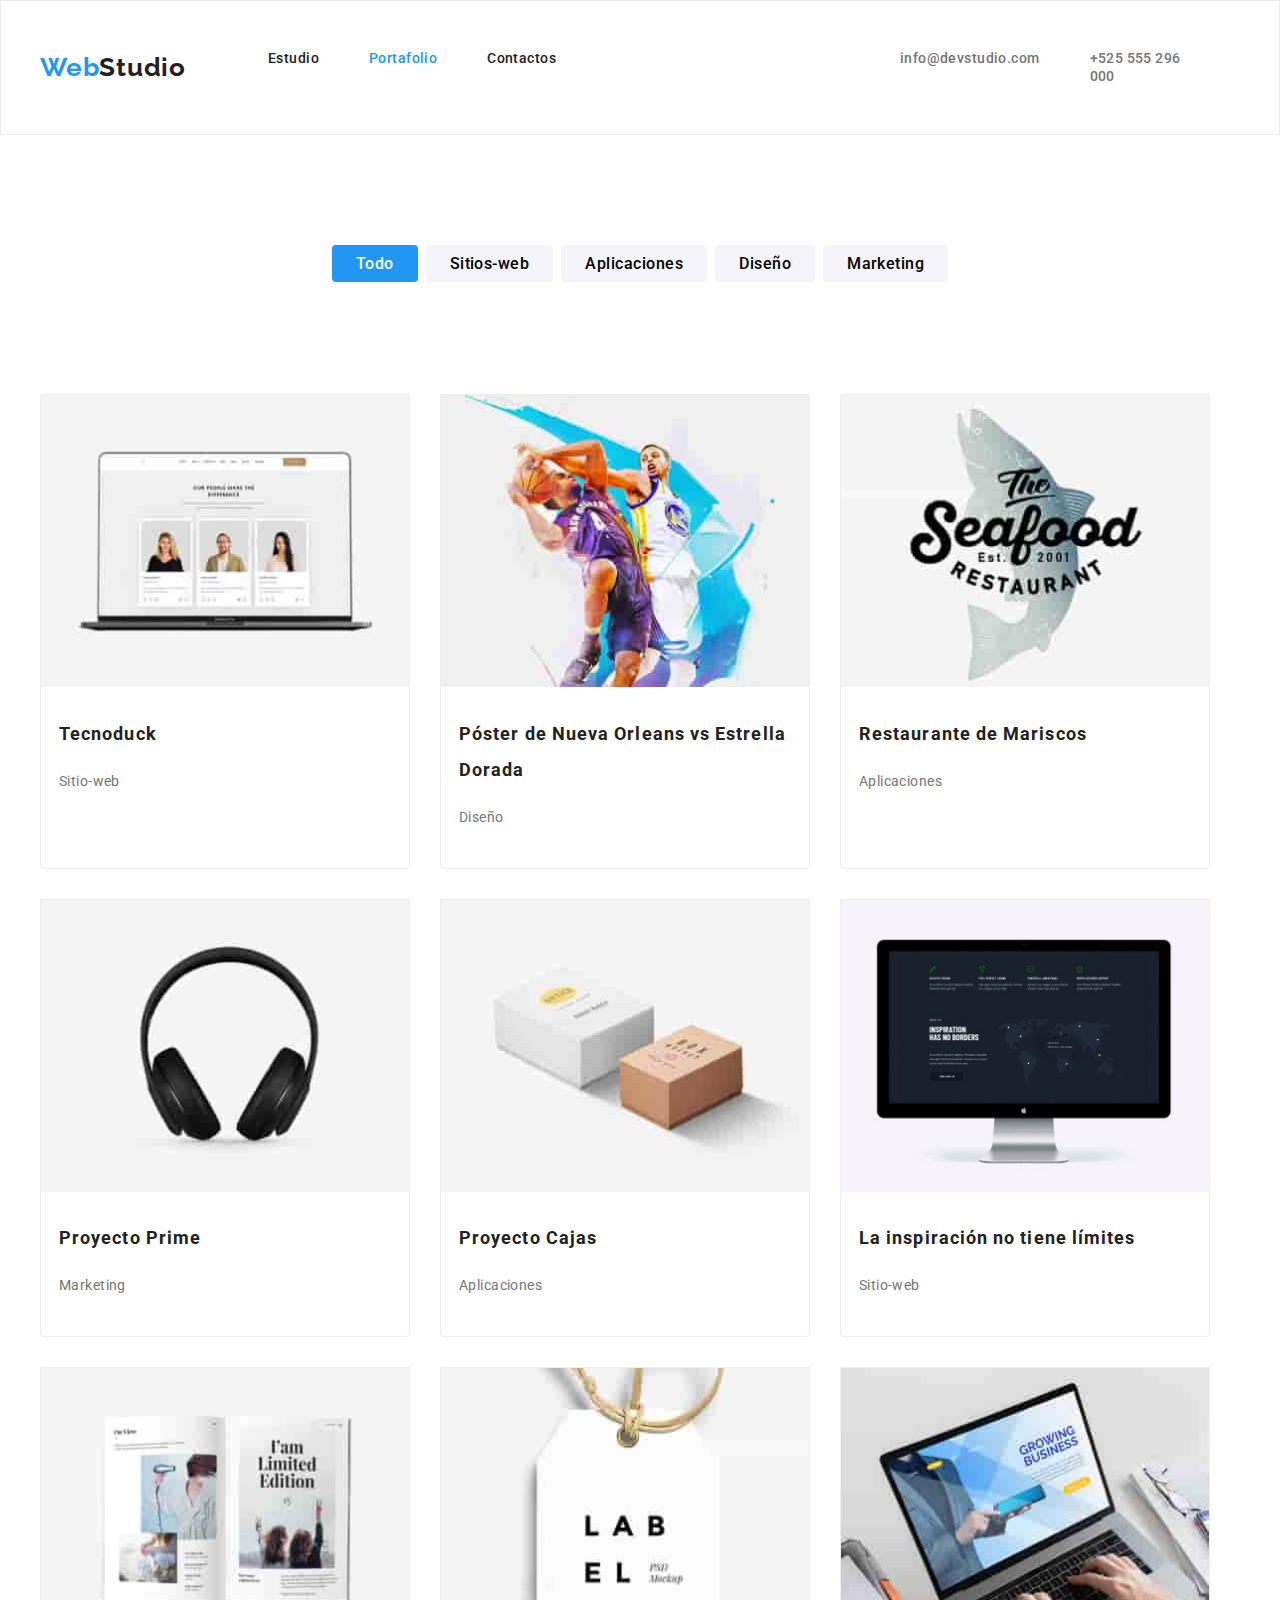
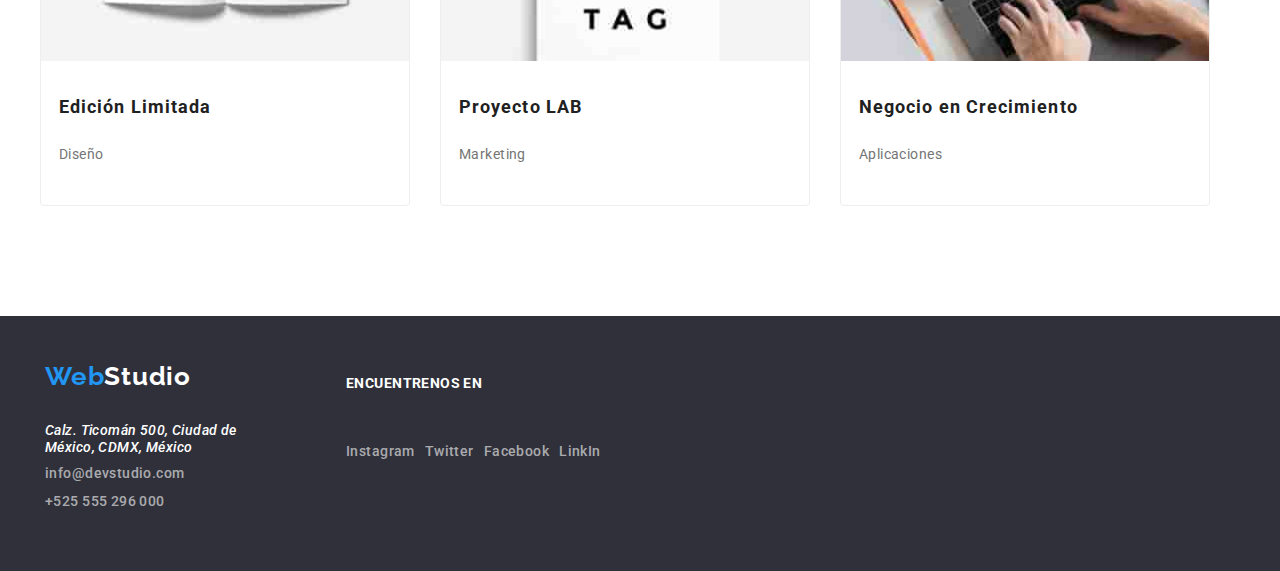
==== portfolio.html @ 55176267 "correcciones finales" ====
<!DOCTYPE html>
<html lang="en">
  <head>
    <meta charset="UTF-8" />
    <meta name="viewport" content="width=device-width, initial-scale=1.0" />
    <title>Document</title>
    <link
      rel="stylesheet"
      href="https://cdnjs.cloudflare.com/ajax/libs/modern-normalize/1.0.0/modern-normalize.min.css"
    />
    <link rel="stylesheet" href="./css/styles.css" />
  </head>
  <body>
    <header class="navBar">
      <div class="container">
        <nav class="navSection">
          <span class="navIcon"
            ><a href="./index.html" class="iconName"
              >Web<span class="navIconFull">Studio</span>
            </a></span
          >
          <div class="navBox">
            <ul class="list navList">
              <li><a href="./index.html" class="link navLink">Estudio</a></li>
              <li><a href="./portfolio.html" class="link navLink current">Portafolio</a></li>
              <li><a href="#" class="link navLink">Contactos</a></li>
            </ul>
            <ul class="list navList">
              <li>
                <a href="mailto:info@devstudio.com" class="navContact link">info@devstudio.com</a>
              </li>
              <li><a href="tel:+52555296000" class="navContact link">+525 555 296 000</a></li>
            </ul>
          </div>
        </nav>
      </div>
    </header>
    <main>
      <section id="shop" class="container section">
        <div class="filter">
          <ul class="list filterList">
            <li class="filterButton">
              <button type="button" class="filterClass filterCurrent">Todo</button>
            </li>
            <li class="filterButton">
              <button type="button" class="filterClass">Sitios-web</button>
            </li>
            <li class="filterButton">
              <button type="button" class="filterClass">Aplicaciones</button>
            </li>
            <li class="filterButton"><button type="button" class="filterClass">Diseño</button></li>
            <li class="filterButton">
              <button type="button" class="filterClass">Marketing</button>
            </li>
          </ul>
          <h1 class="invisible">PORTAFOLIO</h1>
        </div>
        <div class="portafolio">
          <ul class="list portafolioCard">
            <li class="product">
              <img src="./images/port1.jpg" alt="Tecnoduck" class="img" />
              <div class="cardContent">
                <h3 class="productName">Tecnoduck</h3>
                <p class="content">Sitio-web</p>
              </div>
            </li>
            <li class="product">
              <img src="../images/port2.jpg" alt="Poster" class="img" />
              <div class="cardContent">
                <h3 class="productName">Póster de Nueva Orleans vs Estrella Dorada</h3>
                <p class="content">Diseño</p>
              </div>
            </li>
            <li class="product">
              <img src="./images/port3.jpg" alt="Restaurante" class="img" />
              <div class="cardContent">
                <h3 class="productName">Restaurante de Mariscos</h3>
                <p class="content">Aplicaciones</p>
              </div>
            </li>
            <li class="product">
              <img src="./images/port4.jpg"Prime" class="img" />
              <div class="cardContent">
                <h3 class="productName">Proyecto Prime</h3>
                <p class="content">Marketing</p>
              </div>
            </li>
            <li class="product">
              <img src="./images/port5.jpg" alt="Cajas" class="img" />
              <div class="cardContent">
                <h3 class="productName">Proyecto Cajas</h3>
                <p class="content">Aplicaciones</p>
              </div>
            </li>
            <li class="product">
              <img src="./images/port6.jpg" alt="Inspiracion" class="img" />
              <div class="cardContent">
                <h3 class="productName">La inspiración no tiene límites</h3>
                <p class="content">Sitio-web</p>
              </div>
            </li>
            <li class="product">
              <img src="./images/port7.jpg" alt="Edicion" class="img" />
              <div class="cardContent">
                <h3 class="productName">Edición Limitada</h3>
                <p class="content">Diseño</p>
              </div>
            </li>
            <li class="product">
              <img src="./images/port8.jpg" alt="Lab" class="img" />
              <div class="cardContent">
                <h3 class="productName">Proyecto LAB</h3>
                <p class="content">Marketing</p>
              </div>
            </li>
            <li class="product">
              <img src="./images/port9.jpeg" alt="Negocio" class="img" />
              <div class="cardContent">
                <h3 class="productName">Negocio en Crecimiento</h3>
                <p class="content">Aplicaciones</p>
              </div>
            </li>
          </ul>
        </div>
      </section>
    </main>
    <footer class="footer">
      <div class="container footerBox">
        <div class="footerDetail">
          <a href="./index.html" class="iconName">Web<span class="footerIconFull">Studio</span> </a>
          <ul class="list detailList">
            <li>
              <address>
                <a
                  href="https://www.google.com/maps/place/Calz.+Ticom%C3%A1n+500,+La+Laguna+Ticoman,+Gustavo+A.+Madero,+07340+Ciudad+de+M%C3%A9xico,+CDMX,+M%C3%A9xico/@19.5102072,-99.1350661,17z/data=!3m1!4b1!4m5!3m4!1s0x85d1f9c66374d1dd:0x72c74207e8767392!8m2!3d19.5102022!4d-99.1324912?hl=es&entry=ttu"
                  class="ubication link"
                  >Calz. Ticomán 500, Ciudad de México, CDMX, México</a
                >
              </address>
            </li>
            <li>
              <a href="mailto:info@devstudio.com" class="footerContact link">info@devstudio.com</a>
            </li>
            <li><a href="tel:+525555296000" class="footerContact link">+525 555 296 000</a></li>
          </ul>
        </div>
        <div class="footerSocial">
          <h3 class="findUs">ENCUENTRENOS EN</h3>
          <ul class="list socialList">
            <li><a href="#" class="footerContact link">Instagram</a></li>
            <li><a href="#" class="footerContact link">Twitter</a></li>
            <li><a href="#" class="footerContact link">Facebook</a></li>
            <li><a href="#" class="footerContact link">LinkIn</a></li>
          </ul>
        </div>
      </div>
    </footer>
  </body>
</html>
---- css/styles.css ----
@import url('https://fonts.googleapis.com/css2?family=Raleway:ital,wght@0,100;0,200;0,300;0,400;0,500;0,600;0,700;0,800;0,900;1,100;1,200;1,300;1,400;1,500;1,600;1,700;1,800;1,900&display=swap');
@import url('https://fonts.googleapis.com/css2?family=Roboto:ital,wght@0,100;0,300;0,400;0,500;0,700;0,900;1,100;1,300;1,400;1,500;1,700;1,900&display=swap');

:root {
  --main-color: rgb(33, 33, 33);
  --selected-color: rgb(33, 150, 243);
  --background-color: rgb(47, 48, 58, 1);
  --backgroundbutton-color: rgb(245, 244, 250, 1);
  --main-font: 'Roboto', sans-serif;
  --secondary-font: 'Raleway', sans-serif;
}

body {
  color: var(--main-color);
  font-family: var(--main-font);
}
/* HEADER */
.navBar {
  border: 1px solid rgba(236, 236, 236, 1);
}
.navIconFull {
  font-size: 26px;
  font-weight: 700;
  line-height: 1.19;
  letter-spacing: 0.03em;
  text-align: right;
  text-decoration: none;
  color: var(--main-color);
  font-family: var(--secondary-font);
}
.navLink {
  color: var(--main-color);
}
.navList {
  gap: 50px;
  padding: 0;
  display: flex;
}
.navLink:active .navLink:focus,
.navLink:hover {
  color: var(--selected-color);
}
.navContact {
  color: rgb(117, 117, 117);
}
.navSection {
  gap: 50px;
  display: flex;
  align-items: center;
}
.navBox {
  gap: 344px;
  padding: 32px;
  display: flex;
  justify-content: space-between;
}
.navIcon {
  gap: 30px;
  display: flex;
  align-items: center;
  justify-content: space-between;
}
/* HEADER */

/* INDEX */

/* MAIN */
.main {
  height: 600px;
  display: flex;
  justify-content: center;
  background-color: var(--background-color);
  filter: drop-shadow(0px 4px 4px rgba(0, 0, 0, 0.25));
}
.mainTheme {
  gap: 30px;
  display: flex;
  flex-direction: column;
  flex-basis: calc((100% - 2 * 10px) / 1.5);
}
.mainTitle {
  font-size: 44px;
  font-weight: 900;
  line-height: 1.3;
  letter-spacing: 0.06em;
  text-align: center;
  color: rgb(255, 255, 255, 1);
}
.mainButton {
  font-size: 16px;
  font-weight: 700;
  line-height: 1.3;
  border-radius: 4px;
  padding: 10px 32px;
  letter-spacing: 0.06em;
  border: none;
  cursor: pointer;
  margin: auto;
  color: rgb(255, 255, 255);
  background-color: rgb(33, 150, 243);
}
/* MAIN */
/* Values */
.mainValues {
  margin: auto;
  display: flex;
  flex-wrap: wrap;
  justify-content: space-evenly;
}
.mainValues li {
  flex-basis: calc((100% - 30px * 3) / 4);
}

/* Values */

/* ABOUT */
.about {
  gap: 30px;
  margin: auto;
  display: flex;
  justify-content: space-evenly;
}
/* ABOUT */

/* TEAM */
.team {
  background-color: rgb(245, 244, 250);
}
.teamMember {
  background-color: rgb(255, 255, 255, 1);
}
.teamName {
  font-size: 16px;
  font-weight: 700;
  line-height: 1.19;
  letter-spacing: 0.03em;
  text-align: center;
}
.teamJob {
  font-size: 16px;
  line-height: 1.19;
  letter-spacing: 0.03em;
  text-align: center;
  color: rgb(117, 117, 117);
}
.memberCard {
  border-radius: 0px 0px 4px 4px;
  flex-basis: calc((100% - 3 * 10px) / 4);
  box-shadow: 0px 2px 1px 0px rgba(0, 0, 0, 0.2), 0px 1px 1px 0px rgba(0, 0, 0, 0.14),
    0px 1px 3px 0px rgba(0, 0, 0, 0.12);
}

/* TEAM */

/* ------INDEX----- */

/* -----PORTAFOLIO----- */
.filter {
  display: flex;
  flex-direction: column;
  margin: auto;
  justify-content: center;
}
.filterList {
  gap: 8px;
  padding: 0;
  display: flex;
  flex-wrap: wrap;
  justify-content: center;
}
.filterClass {
  padding: 6px 24px;
  font-size: 16px;
  font-weight: 500;
  line-height: 1.6; /*se calcula dividiendo el line-height / font-size*/
  border-radius: 4px;
  letter-spacing: 0.03em; /*se coloca el valor en decimales*/
  cursor: pointer;
  border-style: hidden;
  background-color: var(--backgroundbutton-color);
}
.filterCurrent {
  color: rgb(255, 255, 255);
  background-color: var(--selected-color);
}
.filterClass:hover,
.filterClass:focus,
.filterClass:active {
  color: rgb(255, 255, 255);
  background-color: var(--selected-color);
  box-shadow: 0px 2px 2px 0px rgba(0, 0, 0, 0.12), 0px 1px 2px 0px rgba(0, 0, 0, 0.08),
    0px 3px 1px 0px rgba(0, 0, 0, 0.1);
}
.product {
  cursor: pointer;
  border-radius: 0px 0px 4px 4px;
  border: 1px solid rgb(238, 238, 238);
  flex-basis: calc((100% - 3 * 30px) / 3);
}
.productName {
  margin: 0;
  line-height: 2;
  font-size: 18px;
  font-weight: 700;
  letter-spacing: 0.06em;
}
.product:hover,
.product:focus {
  box-shadow: 0px 2px 1px 0px rgba(0, 0, 0, 0.2), 0px 1px 1px 0px rgba(0, 0, 0, 0.14),
    0px 1px 3px 0px rgba(0, 0, 0, 0.12);
}
.portafolioCard {
  gap: 30px;
  padding: 0;
  display: flex;
  flex-wrap: wrap;
  flex-direction: row;
}

.cardContent {
  gap: 4px;
  padding: 24px 18px;
  margin: auto;
  display: flex;
  flex-direction: column;
}

/* -----PORTAFOLIO----- */

/* -----BODY------ */

/* FOOTER */
.footerBox {
  gap: 70px;
  display: flex;
}
.footerDetail {
  gap: 14px;
  display: flex;
  flex-direction: column;
}
.footerSocial {
  gap: 20px;
  display: flex;
  flex-direction: column;
}
.detailList {
  gap: 9px;
  padding: 0;
  max-width: 231px;
  display: flex;
  flex-direction: column;
}
.socialList {
  gap: 10px;
  padding: 0;
  max-width: 206px;
  display: flex;
}
.ubication {
  display: flex;
  color: rgb(255, 255, 255);
}
.findUs {
  font-size: 14px;
  font-weight: 700;
  line-height: 1.21;
  letter-spacing: 0.03em;
  color: rgb(255, 255, 255);
}
.socialMedia {
  color: rgb(255, 255, 255);
}
.footer {
  padding: 45px;
  background-color: var(--background-color);
}
.footerIconFull {
  font-size: 26px;
  font-weight: 700;
  line-height: 1.19;
  letter-spacing: 0.03em;
  text-align: right;
  text-decoration: none;
  color: rgb(255, 255, 255);
  font-family: var(--secondary-font);
}
.footerContact {
  color: rgba(255, 255, 255, 0.6);
}
/* FOOTER */

/*GENERAL CONTENT*/
.container {
  padding: 0;
  width: 1200px;
  margin: auto;
}
.section {
  padding: 94px 0;
}
.current {
  color: var(--selected-color);
}
.list {
  list-style: none;
}
.subtitle {
  font-size: 36px;
  font-weight: 700;
  line-height: 1.17;
  letter-spacing: 0.03em;
  text-align: center;
}
.detail {
  font-size: 14px;
  font-weight: 700;
  line-height: 1.21;
  letter-spacing: 0.03em;
}
.content {
  font-size: 14px;
  font-weight: 400;
  line-height: 1.7;
  letter-spacing: 0.03em;
  color: rgb(117, 117, 117);
}
.iconName {
  font-size: 26px;
  font-weight: 700;
  line-height: 1.19;
  letter-spacing: 0.03em;
  align-items: flex-end;
  text-decoration: none;
  color: var(--selected-color);
  font-family: var(--secondary-font);
}
.link {
  text-decoration: none;

  font-size: 14px;
  font-weight: 500;
  line-height: 1.2;
  letter-spacing: 0.03em;
}
.link:hover,
.link:focus {
  color: var(--selected-color);
}
.cardSet {
  gap: 10px;
  padding: 0;
  display: flex;
  flex-wrap: wrap;
}
.invisible {
  color: transparent;
}
.img {
  width: 100%;
  height: auto;
}
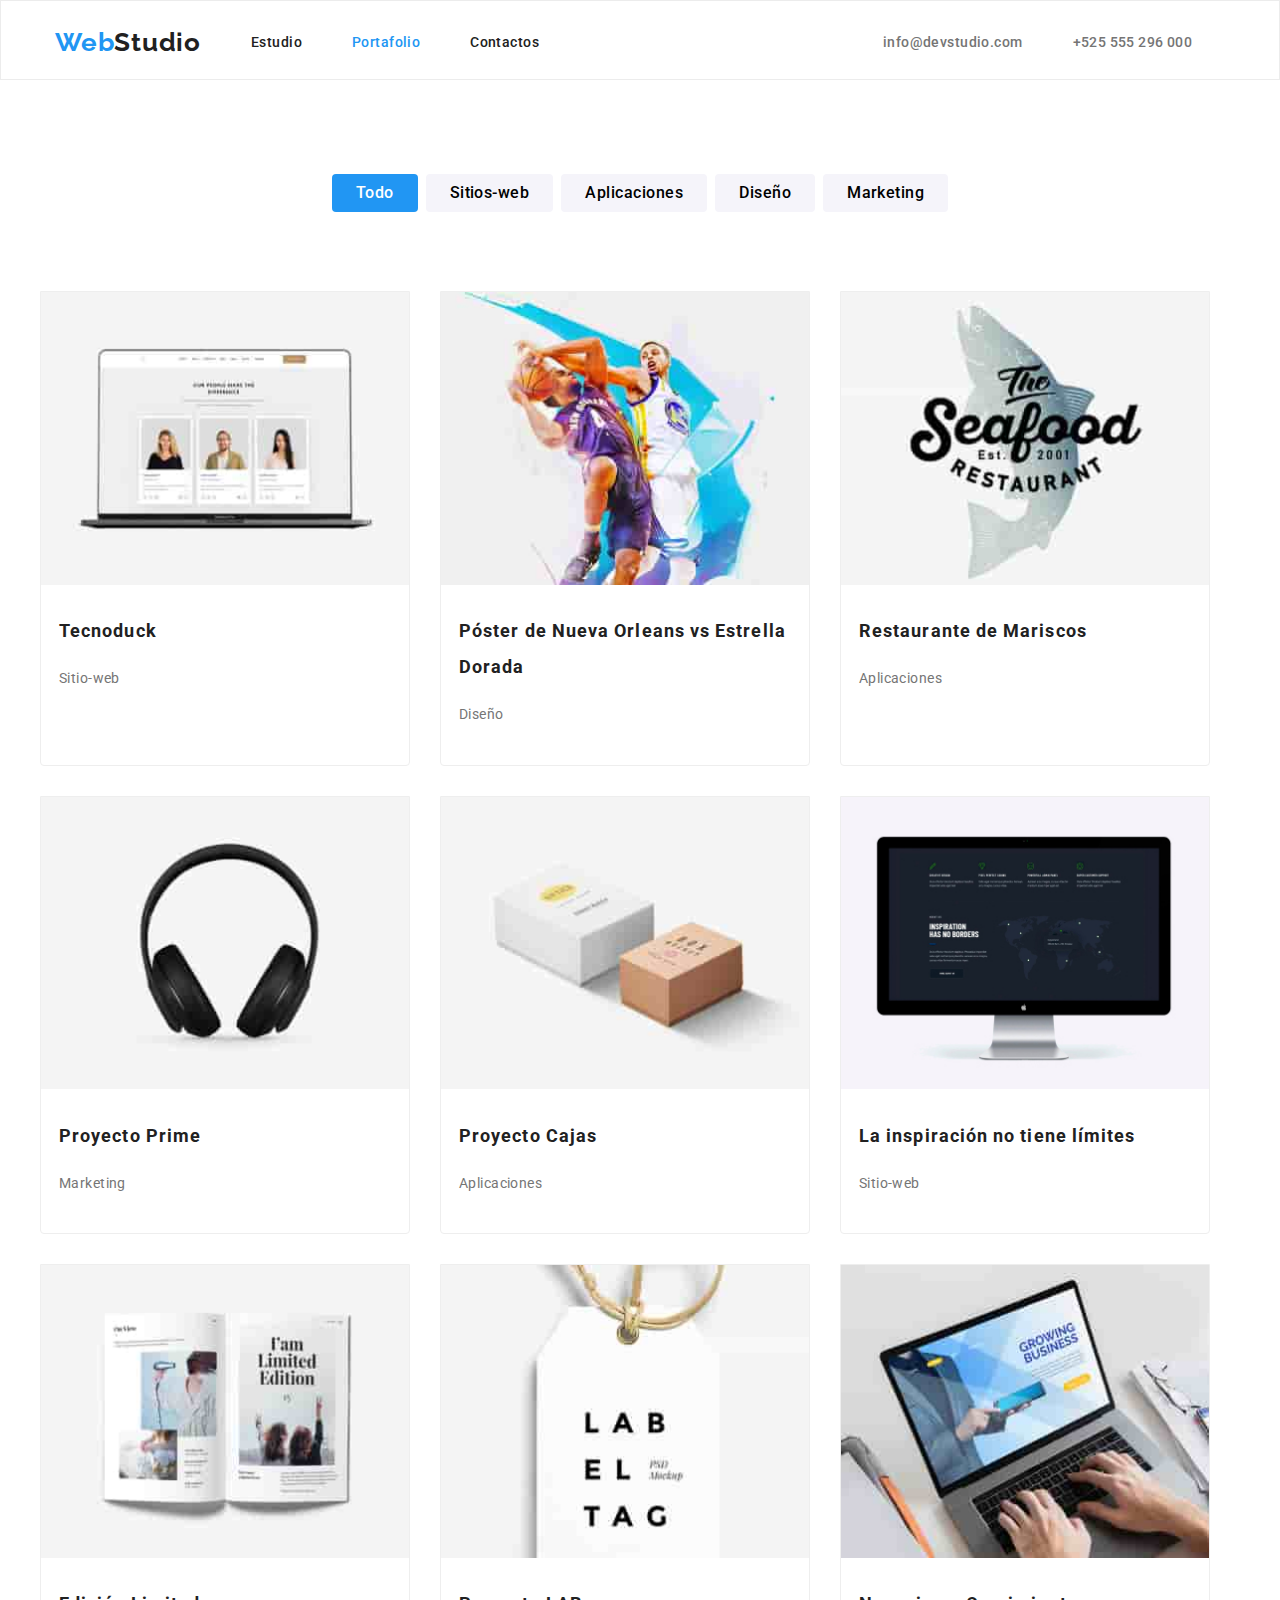
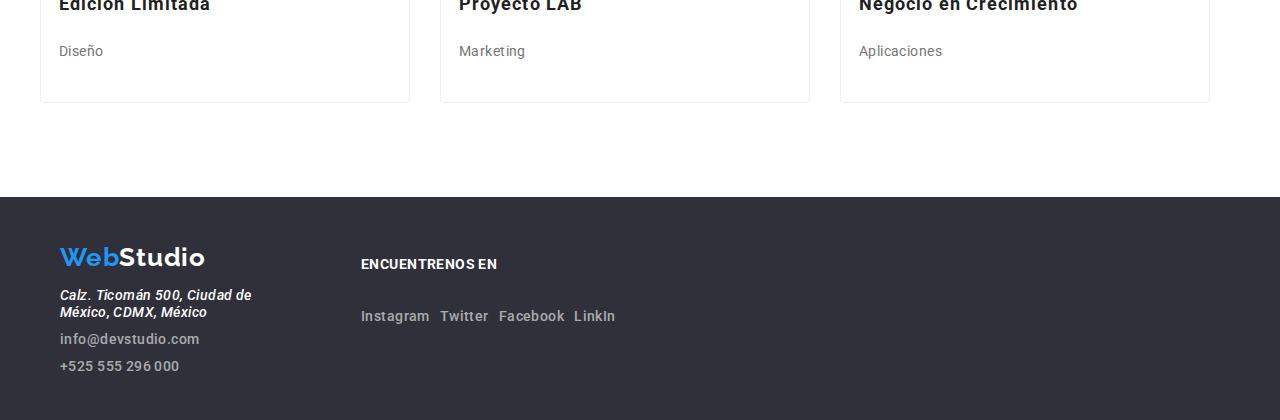
==== commit 8ab38eda: "correcciones mentor heigth, width, container" ====
--- a/portfolio.html
+++ b/portfolio.html
@@ -58,63 +58,63 @@
         <div class="portafolio">
           <ul class="list portafolioCard">
             <li class="product">
-              <img src="./images/port1.jpg" alt="Tecnoduck" class="img" />
+              <img src="./images/port1.jpg" alt="Tecnoduck" class="img" width="370px" />
               <div class="cardContent">
                 <h3 class="productName">Tecnoduck</h3>
                 <p class="content">Sitio-web</p>
               </div>
             </li>
             <li class="product">
-              <img src="../images/port2.jpg" alt="Poster" class="img" />
+              <img src="./images/port2.jpg" alt="Poster" class="img" width="370px" />
               <div class="cardContent">
                 <h3 class="productName">Póster de Nueva Orleans vs Estrella Dorada</h3>
                 <p class="content">Diseño</p>
               </div>
             </li>
             <li class="product">
-              <img src="./images/port3.jpg" alt="Restaurante" class="img" />
+              <img src="./images/port3.jpg" alt="Restaurante" class="img" width="370px" />
               <div class="cardContent">
                 <h3 class="productName">Restaurante de Mariscos</h3>
                 <p class="content">Aplicaciones</p>
               </div>
             </li>
             <li class="product">
-              <img src="./images/port4.jpg"Prime" class="img" />
+              <img src="./images/port4.jpg" class="img" width="370px" />
               <div class="cardContent">
                 <h3 class="productName">Proyecto Prime</h3>
                 <p class="content">Marketing</p>
               </div>
             </li>
             <li class="product">
-              <img src="./images/port5.jpg" alt="Cajas" class="img" />
+              <img src="./images/port5.jpg" alt="Cajas" class="img" width="370px" />
               <div class="cardContent">
                 <h3 class="productName">Proyecto Cajas</h3>
                 <p class="content">Aplicaciones</p>
               </div>
             </li>
             <li class="product">
-              <img src="./images/port6.jpg" alt="Inspiracion" class="img" />
+              <img src="./images/port6.jpg" alt="Inspiracion" class="img" width="370px" />
               <div class="cardContent">
                 <h3 class="productName">La inspiración no tiene límites</h3>
                 <p class="content">Sitio-web</p>
               </div>
             </li>
             <li class="product">
-              <img src="./images/port7.jpg" alt="Edicion" class="img" />
+              <img src="./images/port7.jpg" alt="Edicion" class="img" width="370px" />
               <div class="cardContent">
                 <h3 class="productName">Edición Limitada</h3>
                 <p class="content">Diseño</p>
               </div>
             </li>
             <li class="product">
-              <img src="./images/port8.jpg" alt="Lab" class="img" />
+              <img src="./images/port8.jpg" alt="Lab" class="img" width="370px" />
               <div class="cardContent">
                 <h3 class="productName">Proyecto LAB</h3>
                 <p class="content">Marketing</p>
               </div>
             </li>
             <li class="product">
-              <img src="./images/port9.jpeg" alt="Negocio" class="img" />
+              <img src="./images/port9.jpeg" alt="Negocio" class="img" width="370px" />
               <div class="cardContent">
                 <h3 class="productName">Negocio en Crecimiento</h3>
                 <p class="content">Aplicaciones</p>
--- a/css/styles.css
+++ b/css/styles.css
@@ -17,6 +17,7 @@
 /* HEADER */
 .navBar {
   border: 1px solid rgba(236, 236, 236, 1);
+  height: 80px;
 }
 .navIconFull {
   font-size: 26px;
@@ -31,6 +32,7 @@
 .navLink {
   color: var(--main-color);
 }
+
 .navList {
   gap: 50px;
   padding: 0;
@@ -50,7 +52,7 @@
 }
 .navBox {
   gap: 344px;
-  padding: 32px;
+  padding: 32px 0;
   display: flex;
   justify-content: space-between;
 }
@@ -292,9 +294,12 @@
 
 /*GENERAL CONTENT*/
 .container {
-  padding: 0;
   width: 1200px;
-  margin: auto;
+
+  padding-left: 15px;
+  padding-right: 15px;
+  margin-left: auto;
+  margin-right: auto;
 }
 .section {
   padding: 94px 0;
@@ -304,6 +309,8 @@
 }
 .list {
   list-style: none;
+  margin: 0;
+  padding-left: 0;
 }
 .subtitle {
   font-size: 36px;
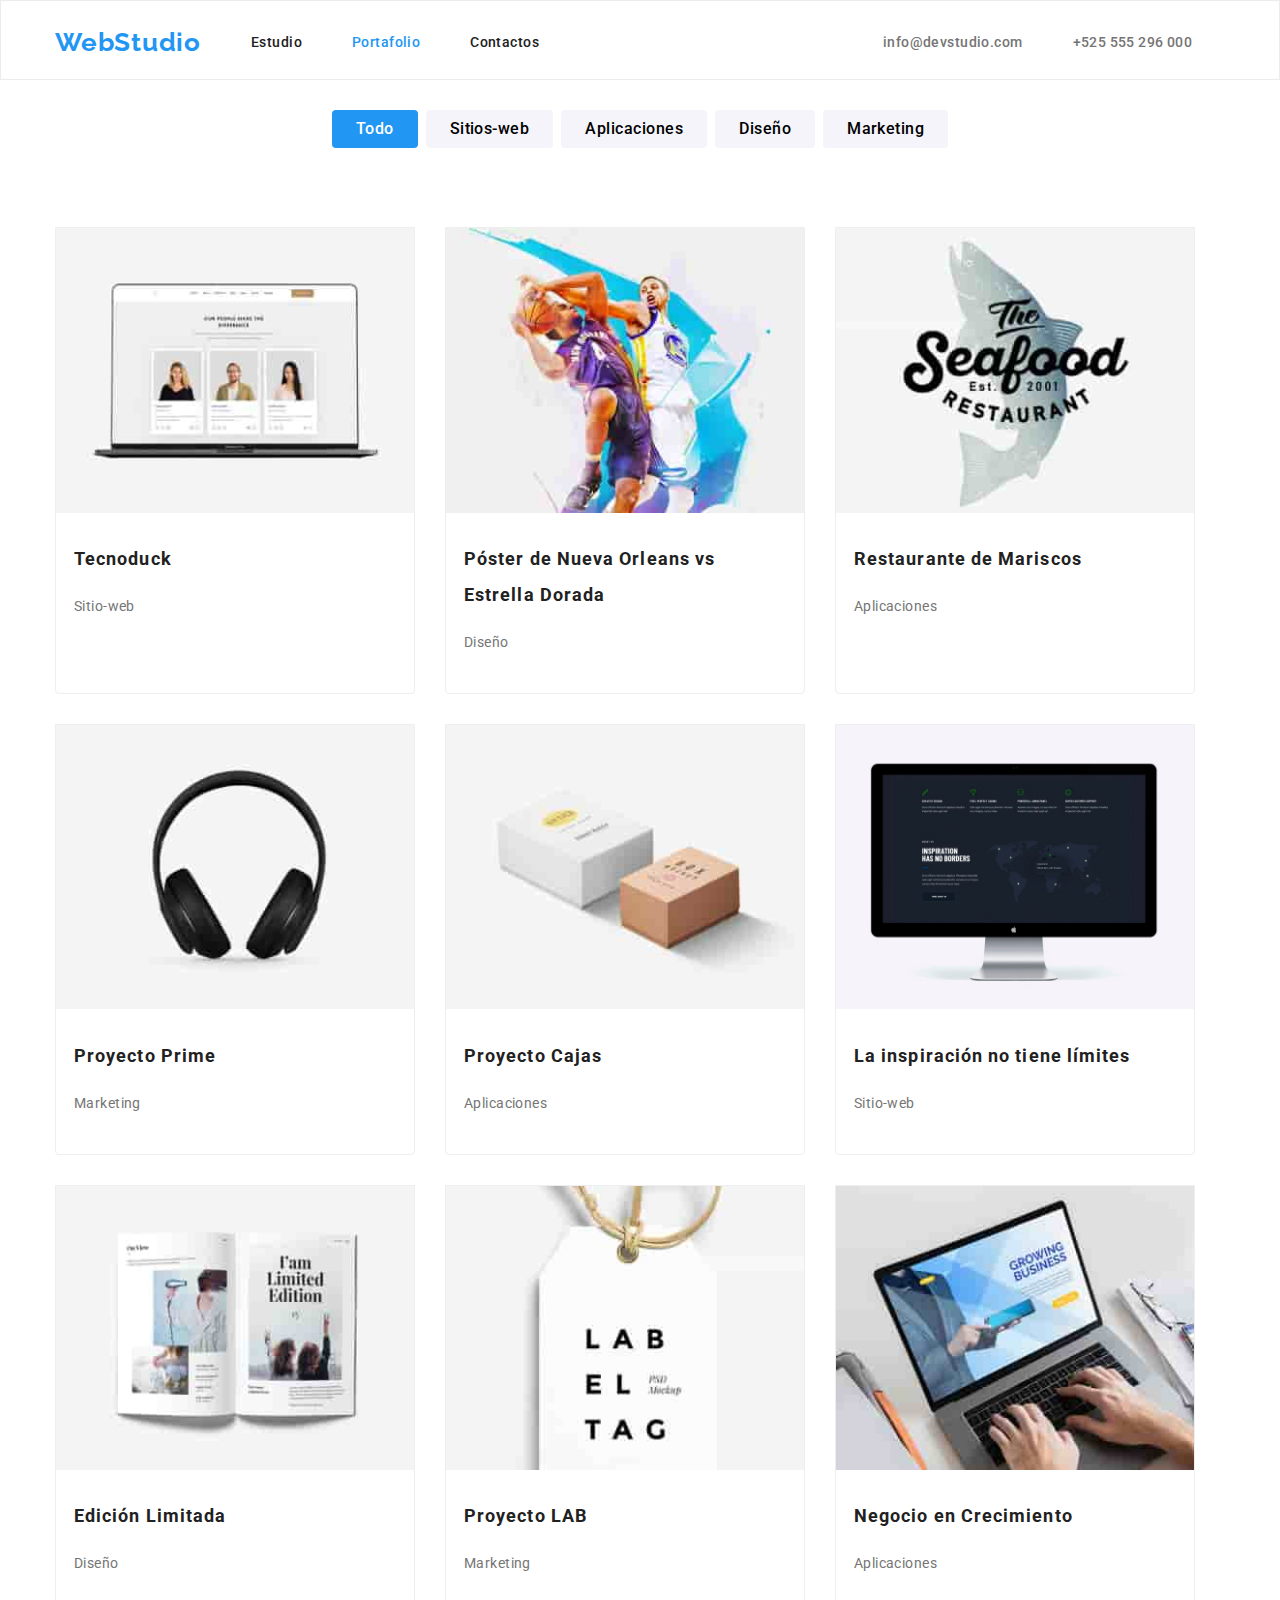
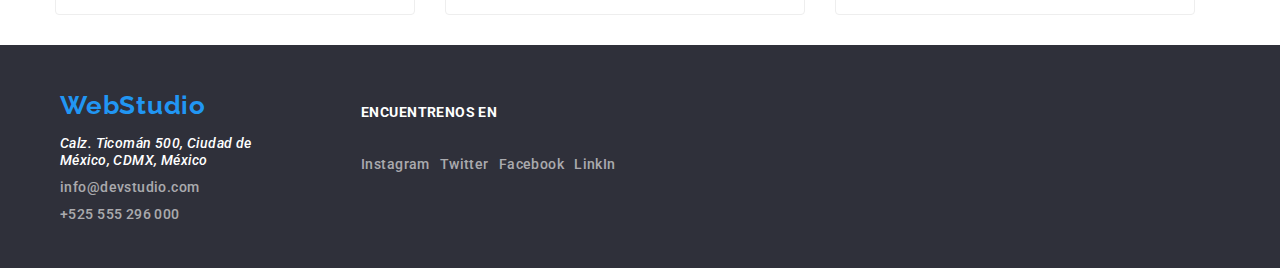
==== commit 6f297370: "correciones de centrados y desconfiguracion de los anteriores estilos" ====
--- a/portfolio.html
+++ b/portfolio.html
@@ -14,11 +14,7 @@
     <header class="navBar">
       <div class="container">
         <nav class="navSection">
-          <span class="navIcon"
-            ><a href="./index.html" class="iconName"
-              >Web<span class="navIconFull">Studio</span>
-            </a></span
-          >
+          <span class="navIcon"><a href="./index.html" class="iconName">WebStudio </a></span>
           <div class="navBox">
             <ul class="list navList">
               <li><a href="./index.html" class="link navLink">Estudio</a></li>
@@ -127,7 +123,7 @@
     <footer class="footer">
       <div class="container footerBox">
         <div class="footerDetail">
-          <a href="./index.html" class="iconName">Web<span class="footerIconFull">Studio</span> </a>
+          <a href="./index.html" class="iconName">WebStudio </a>
           <ul class="list detailList">
             <li>
               <address>
--- a/css/styles.css
+++ b/css/styles.css
@@ -79,6 +79,7 @@
   display: flex;
   flex-direction: column;
   flex-basis: calc((100% - 2 * 10px) / 1.5);
+  align-self: center;
 }
 .mainTitle {
   font-size: 44px;
@@ -87,6 +88,7 @@
   letter-spacing: 0.06em;
   text-align: center;
   color: rgb(255, 255, 255, 1);
+  margin: 0;
 }
 .mainButton {
   font-size: 16px;
@@ -293,6 +295,10 @@
 /* FOOTER */
 
 /*GENERAL CONTENT*/
+
+.section {
+  padding: 30px 0;
+}
 .container {
   width: 1200px;
 
@@ -301,9 +307,6 @@
   margin-left: auto;
   margin-right: auto;
 }
-.section {
-  padding: 94px 0;
-}
 .current {
   color: var(--selected-color);
 }
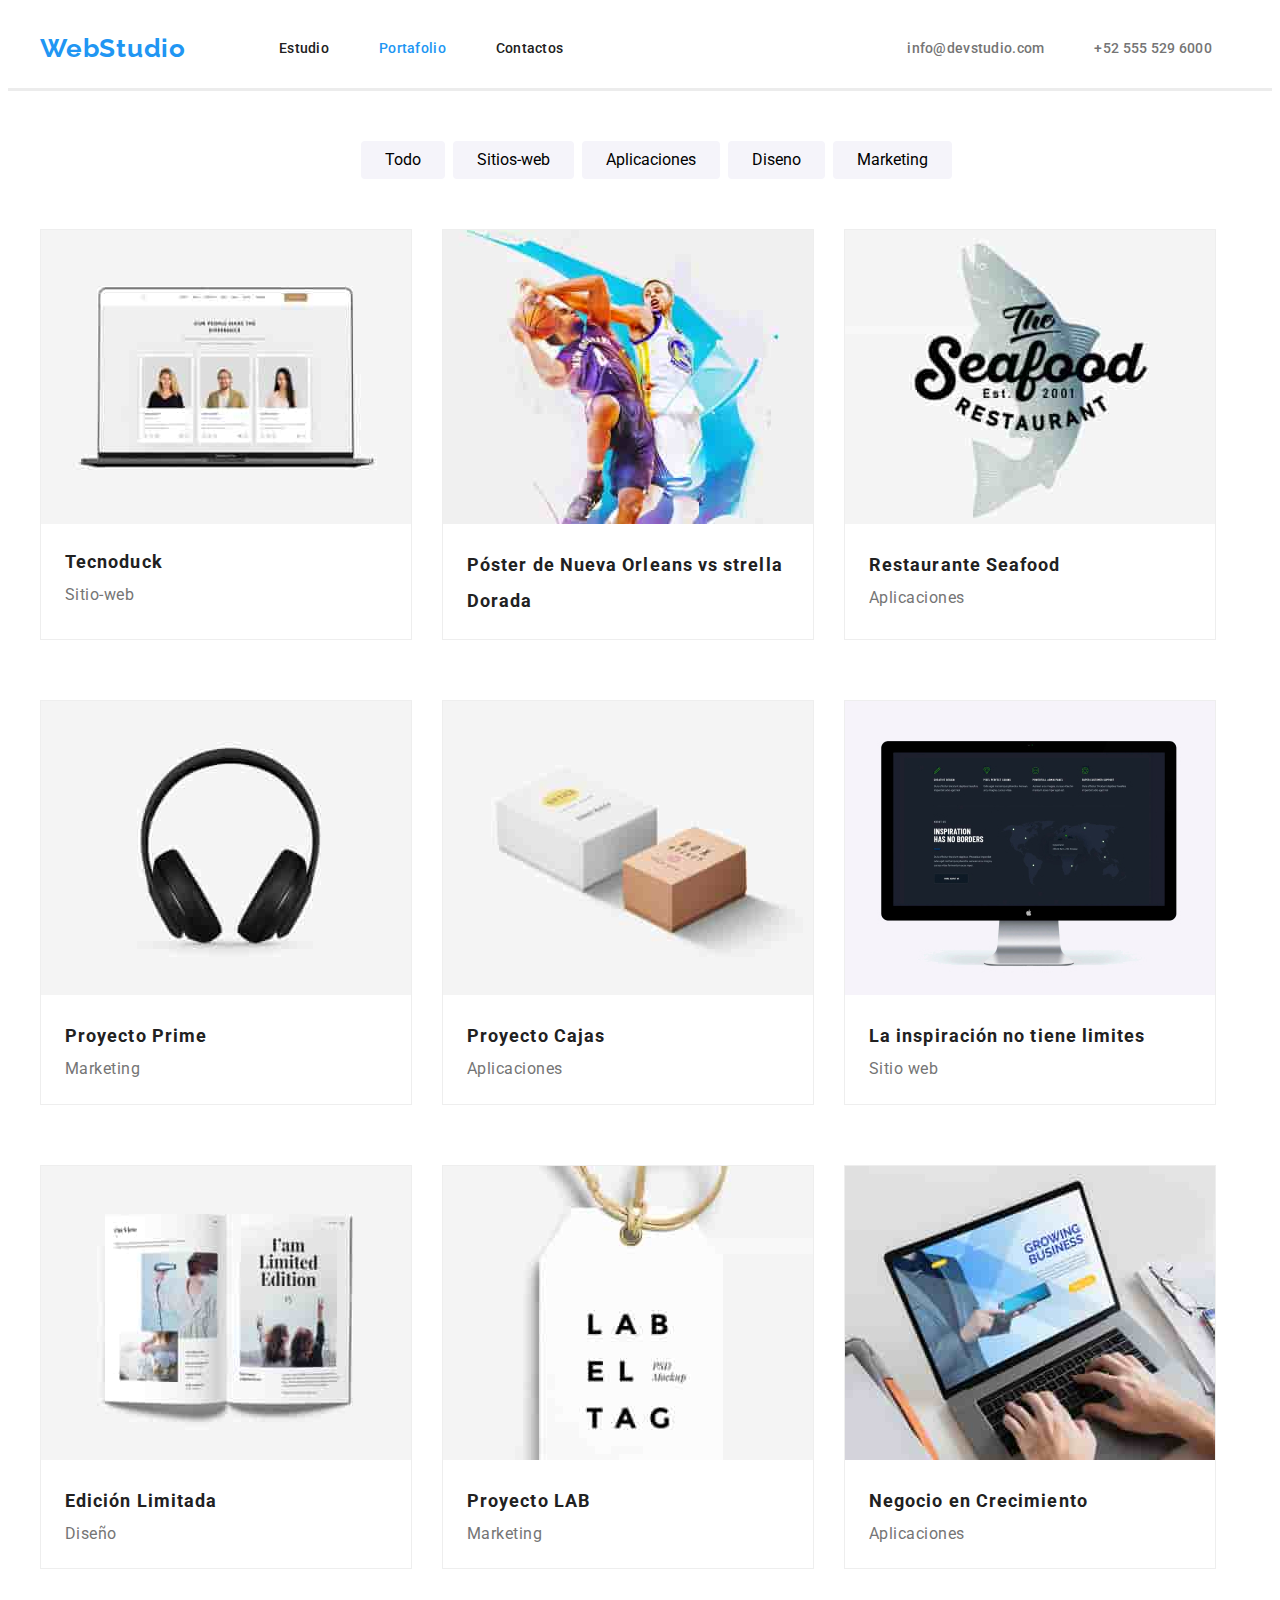
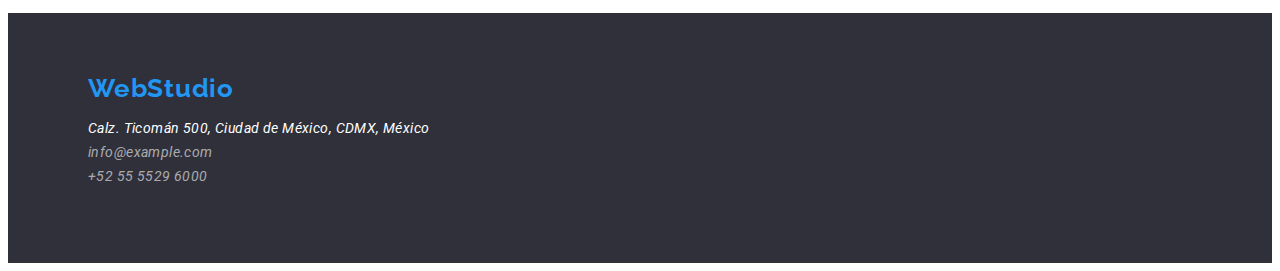
==== commit 0b27dc5e: "correcciones mentor baruc" ====
--- a/portfolio.html
+++ b/portfolio.html
@@ -2,154 +2,165 @@
 <html lang="en">
   <head>
     <meta charset="UTF-8" />
+    <meta http-equiv="X-UA-Compatible" content="IE=edge" />
     <meta name="viewport" content="width=device-width, initial-scale=1.0" />
-    <title>Document</title>
     <link
       rel="stylesheet"
-      href="https://cdnjs.cloudflare.com/ajax/libs/modern-normalize/1.0.0/modern-normalize.min.css"
+      href="node_modules/modern-normalize/modern-normalize.css"
     />
-    <link rel="stylesheet" href="./css/styles.css" />
+    <link rel="preconnect" href="https://fonts.googleapis.com" />
+    <link rel="preconnect" href="https://fonts.gstatic.com" crossorigin />
+    <link
+      href="https://fonts.googleapis.com/css2?family=Raleway:wght@700&family=Roboto:wght@400;500;700;900&display=swap"
+      rel="stylesheet"
+    />
+
+    <link
+      rel="stylesheet"
+      href="https://cdnjs.cloudflare.com/ajax/libs/modern-normalize/2.0.0/modern-normalize.css"
+      integrity="sha512-gA2Bvu0/hw4oj0Lp8ZHjK+o3S4BE5m8d/wNVy6ktKLhHKPpWLQwv9ixzuWirWOakoJqlBdePq2NhoCaUOQ5npQ=="
+      crossorigin="anonymous"
+      referrerpolicy="no-referrer"
+    />
+
+    <link rel="stylesheet" href="css/styles.css" />
+    <title>Portafolio</title>
   </head>
+
   <body>
-    <header class="navBar">
-      <div class="container">
-        <nav class="navSection">
-          <span class="navIcon"><a href="./index.html" class="iconName">WebStudio </a></span>
-          <div class="navBox">
-            <ul class="list navList">
-              <li><a href="./index.html" class="link navLink">Estudio</a></li>
-              <li><a href="./portfolio.html" class="link navLink current">Portafolio</a></li>
-              <li><a href="#" class="link navLink">Contactos</a></li>
-            </ul>
-            <ul class="list navList">
-              <li>
-                <a href="mailto:info@devstudio.com" class="navContact link">info@devstudio.com</a>
-              </li>
-              <li><a href="tel:+52555296000" class="navContact link">+525 555 296 000</a></li>
-            </ul>
-          </div>
+    <!-- header-section-->
+       <header class="main_header">
+      <div class="navigation_container container">
+        <span><a class="logo" href="#">WebStudio</a></span>
+        <nav class="navigation">
+          <ul class="navigation_bar">
+            <li><a href="./index.html" class="nav_tap ">Estudio</a></li>
+            <li><a href="./portfolio.html" class="nav_tap current">Portafolio</a></li>
+            <li><a href="#" class="nav_tap">Contactos</a></li>
+          </ul>
         </nav>
+        <ul class="navigation_links">
+          <li><a class="_link" href="mailto:info@devstudio.com">info@devstudio.com</a></li>
+          <li><a class="_link" href="tel:+525555296000">+52 555 529 6000</a></li>
+        </ul>
       </div>
     </header>
+
+    <div class="linea"></div>  
     <main>
-      <section id="shop" class="container section">
-        <div class="filter">
-          <ul class="list filterList">
-            <li class="filterButton">
-              <button type="button" class="filterClass filterCurrent">Todo</button>
+      <!-- section5-->
+        <div class="filters container section">
+          <ul class="list1">
+            <li>
+              <button type="button" class="button-0 ">Todo</button>
             </li>
-            <li class="filterButton">
-              <button type="button" class="filterClass">Sitios-web</button>
+            <li>
+              <button type="button" class="button-0">Sitios-web</button>
             </li>
-            <li class="filterButton">
-              <button type="button" class="filterClass">Aplicaciones</button>
+            <li>
+              <button type="button" class="button-0">Aplicaciones</button>
             </li>
-            <li class="filterButton"><button type="button" class="filterClass">Diseño</button></li>
-            <li class="filterButton">
-              <button type="button" class="filterClass">Marketing</button>
-            </li>
-          </ul>
-          <h1 class="invisible">PORTAFOLIO</h1>
-        </div>
-        <div class="portafolio">
-          <ul class="list portafolioCard">
-            <li class="product">
-              <img src="./images/port1.jpg" alt="Tecnoduck" class="img" width="370px" />
-              <div class="cardContent">
-                <h3 class="productName">Tecnoduck</h3>
-                <p class="content">Sitio-web</p>
-              </div>
-            </li>
-            <li class="product">
-              <img src="./images/port2.jpg" alt="Poster" class="img" width="370px" />
-              <div class="cardContent">
-                <h3 class="productName">Póster de Nueva Orleans vs Estrella Dorada</h3>
-                <p class="content">Diseño</p>
-              </div>
-            </li>
-            <li class="product">
-              <img src="./images/port3.jpg" alt="Restaurante" class="img" width="370px" />
-              <div class="cardContent">
-                <h3 class="productName">Restaurante de Mariscos</h3>
-                <p class="content">Aplicaciones</p>
-              </div>
-            </li>
-            <li class="product">
-              <img src="./images/port4.jpg" class="img" width="370px" />
-              <div class="cardContent">
-                <h3 class="productName">Proyecto Prime</h3>
-                <p class="content">Marketing</p>
-              </div>
-            </li>
-            <li class="product">
-              <img src="./images/port5.jpg" alt="Cajas" class="img" width="370px" />
-              <div class="cardContent">
-                <h3 class="productName">Proyecto Cajas</h3>
-                <p class="content">Aplicaciones</p>
-              </div>
-            </li>
-            <li class="product">
-              <img src="./images/port6.jpg" alt="Inspiracion" class="img" width="370px" />
-              <div class="cardContent">
-                <h3 class="productName">La inspiración no tiene límites</h3>
-                <p class="content">Sitio-web</p>
-              </div>
-            </li>
-            <li class="product">
-              <img src="./images/port7.jpg" alt="Edicion" class="img" width="370px" />
-              <div class="cardContent">
-                <h3 class="productName">Edición Limitada</h3>
-                <p class="content">Diseño</p>
-              </div>
-            </li>
-            <li class="product">
-              <img src="./images/port8.jpg" alt="Lab" class="img" width="370px" />
-              <div class="cardContent">
-                <h3 class="productName">Proyecto LAB</h3>
-                <p class="content">Marketing</p>
-              </div>
-            </li>
-            <li class="product">
-              <img src="./images/port9.jpeg" alt="Negocio" class="img" width="370px" />
-              <div class="cardContent">
-                <h3 class="productName">Negocio en Crecimiento</h3>
-                <p class="content">Aplicaciones</p>
-              </div>
+            <li>
+              <button type="button" class="button-0">Diseno</button>
+            </li> 
+            <li>
+              <button type="button" class="button-0">Marketing</button>
             </li>
           </ul>
         </div>
+      </>
+      <section class="projects container section">
+          <ul class="projects_img">
+            <li class="projects_li descripcion_box">
+              <img src="images/tecnoduck.jpg" class="img_portafolio" alt="Sitio web" width="370" />
+             
+                  <div class="other_descripcion" >
+                  <h2 class="tittle_descripcion ">Tecnoduck</h2>
+                  <p class="tittle_projects">Sitio-web</p>
+                  </div>
+            </li>
+
+            <li class="projects_li descripcion_box">
+              <img src="images/posternuevaorleansvs.jpg" alt="Diseño" width="370" />
+                <div class=" other_descripcion" >
+                   <h2 class="tittle_descripcion">Póster de Nueva Orleans vs strella Dorada</h2>
+                </div>
+             </li>
+
+            <li class="projects_li descripcion_box">
+              <img src="images/restauranteseafood.jpg" alt="Aplicacion" width="370" />
+                <div class=" other_descripcion" >
+                  <h2 class="tittle_descripcion ">Restaurante Seafood</h2>
+                  <p class="tittle_projects">Aplicaciones</p>
+                </div>
+            </li>
+
+            <li class="projects_li descripcion_box">
+              <img src="images/proyectoprime.jpg" alt="Marketing" width="370" />
+                 <div class=" other_descripcion" >
+                  <h2 class="tittle_descripcion ">Proyecto Prime</h2>
+                  <p class="tittle_projects">Marketing</p>
+                </div>
+            </li>
+
+            <li class="projects_li descripcion_box">
+               <img src="images/proyectocajas.jpg" alt="Aplicaciones" width="370" />
+                <div class=" other_descripcion" >
+                  <h2 class="tittle_descripcion ">Proyecto Cajas</h2>
+                  <p class="tittle_projects">Aplicaciones</p>
+                </div>
+            </li>
+
+            <li class="projects_li descripcion_box ">
+              <img src="images/lainspiracionnotienelimites.jpg" alt="Sitio web" width="370" />
+               <div class=" other_descripcion" >
+                  <h2 class="tittle_descripcion ">La inspiración no tiene limites</h2>
+                  <p class="tittle_projects">Sitio web</p>
+               </div>
+            </li>
+
+            <li class="projects_li descripcion_box">
+              <img src="images/edicionlimitada.jpg" alt="Diseño" width="370" />
+                <div class=" other_descripcion" >
+                  <h2 class="tittle_descripcion ">Edición Limitada</h2>
+                  <p class="tittle_projects">Diseño</p>
+                </div>
+            </li>
+
+            <li class="projects_li descripcion_box">
+              <img src="images/proyectolab.jpg" alt="Marketing" width="370" />
+               <div class=" other_descripcion" >
+                  <h2 class="tittle_descripcion ">Proyecto LAB</h2>
+                  <p class="tittle_projects">Marketing</p>
+                </div>
+            </li>
+            
+            <li class="projects_li descripcion_box">
+                <img src="images/negocioencrecimiento.jpeg" alt="Aplicaciones" width="370" />
+                <div class=" other_descripcion" >
+                  <h2 class="tittle_descripcion ">Negocio en Crecimiento</h2>
+                  <p class="tittle_projects">Aplicaciones</p>
+                </div>
+            </li>
+          </ul>
       </section>
     </main>
-    <footer class="footer">
-      <div class="container footerBox">
-        <div class="footerDetail">
-          <a href="./index.html" class="iconName">WebStudio </a>
-          <ul class="list detailList">
+  </body>
+  <!-- footer-section-->
+   <footer class="footer">
+      <div class="container">
+        <span class="footer_logo">WebStudio</span>
+        <address class="foot_contact">
+          <ul class="foot_links">
             <li>
-              <address>
-                <a
-                  href="https://www.google.com/maps/place/Calz.+Ticom%C3%A1n+500,+La+Laguna+Ticoman,+Gustavo+A.+Madero,+07340+Ciudad+de+M%C3%A9xico,+CDMX,+M%C3%A9xico/@19.5102072,-99.1350661,17z/data=!3m1!4b1!4m5!3m4!1s0x85d1f9c66374d1dd:0x72c74207e8767392!8m2!3d19.5102022!4d-99.1324912?hl=es&entry=ttu"
-                  class="ubication link"
-                  >Calz. Ticomán 500, Ciudad de México, CDMX, México</a
-                >
-              </address>
+              <a class="contact_address" href="#GoogleMapsURl"
+                >Calz. Ticomán 500, Ciudad de México, CDMX, México</a
+              >
             </li>
-            <li>
-              <a href="mailto:info@devstudio.com" class="footerContact link">info@devstudio.com</a>
-            </li>
-            <li><a href="tel:+525555296000" class="footerContact link">+525 555 296 000</a></li>
+            <li><a class="contact" href="mailto:info@example.com">info@example.com</a></li>
+            <li><a class="contact" href="tel:+525555296000">+52 55 5529 6000</a></li>
           </ul>
-        </div>
-        <div class="footerSocial">
-          <h3 class="findUs">ENCUENTRENOS EN</h3>
-          <ul class="list socialList">
-            <li><a href="#" class="footerContact link">Instagram</a></li>
-            <li><a href="#" class="footerContact link">Twitter</a></li>
-            <li><a href="#" class="footerContact link">Facebook</a></li>
-            <li><a href="#" class="footerContact link">LinkIn</a></li>
-          </ul>
-        </div>
+        </address>
       </div>
     </footer>
-  </body>
-</html>
+</html>--- a/css/styles.css
+++ b/css/styles.css
@@ -1,372 +1,465 @@
-@import url('https://fonts.googleapis.com/css2?family=Raleway:ital,wght@0,100;0,200;0,300;0,400;0,500;0,600;0,700;0,800;0,900;1,100;1,200;1,300;1,400;1,500;1,600;1,700;1,800;1,900&display=swap');
-@import url('https://fonts.googleapis.com/css2?family=Roboto:ital,wght@0,100;0,300;0,400;0,500;0,700;0,900;1,100;1,300;1,400;1,500;1,700;1,900&display=swap');
+@import url('https://fonts.googleapis.com/css2?family=Raleway:wght@700&family=Roboto:wght@400;500;700;900&display=swap');
+@import url('https://fonts.googleapis.com/css2?family=Roboto:wght@400;500;700;900&display=swap');
 
 :root {
-  --main-color: rgb(33, 33, 33);
-  --selected-color: rgb(33, 150, 243);
-  --background-color: rgb(47, 48, 58, 1);
-  --backgroundbutton-color: rgb(245, 244, 250, 1);
-  --main-font: 'Roboto', sans-serif;
-  --secondary-font: 'Raleway', sans-serif;
+  --background-color: rgb(255, 255, 255);
+  --letter-color: rgb(33, 33, 33);
+  --select-color: rgb(33, 150, 243);
+  --secondary-back: rgb(245, 244, 250);
+  --footer-color: rgb(47, 48, 58);
+  --descriptions: rgb(117, 117, 117);
 }
 
 body {
-  color: var(--main-color);
-  font-family: var(--main-font);
-}
-/* HEADER */
-.navBar {
-  border: 1px solid rgba(236, 236, 236, 1);
-  height: 80px;
-}
-.navIconFull {
+  color: var(--letter-color);
+  background: var(--background-color);
+  font-family: roboto, relaway, sans-serif;
+  font-size: 14px;
+}
+
+.container {
+  width: 1200px;
+  margin: auto;
+}
+
+.main_seccion {
+  background-color: var(--footer-color);
+}
+
+.our__team {
+  background-color: var(--secondary-back);
+}
+
+.footer {
+  background-color: var(--footer-color);
+}
+
+/* encabezado */
+.logo {
+  font-family: Raleway;
+  text-decoration: none;
+  color: var(--select-color);
+  text-align: right;
   font-size: 26px;
-  font-weight: 700;
-  line-height: 1.19;
-  letter-spacing: 0.03em;
-  text-align: right;
+  letter-spacing: 0.78px;
+  font-weight: 700;
+
+  /* box */
+  padding: 24px 0% 25px 0px;
+}
+
+.navigation_bar .nav_tap {
+  font-weight: 500;
+
+  letter-spacing: 0.28px;
   text-decoration: none;
-  color: var(--main-color);
-  font-family: var(--secondary-font);
-}
-.navLink {
-  color: var(--main-color);
-}
-
-.navList {
-  gap: 50px;
-  padding: 0;
-  display: flex;
-}
-.navLink:active .navLink:focus,
-.navLink:hover {
-  color: var(--selected-color);
-}
-.navContact {
-  color: rgb(117, 117, 117);
-}
-.navSection {
-  gap: 50px;
+}
+
+.navigation_bar {
+  display: flex;
+  list-style: none;
+  column-gap: 50px;
+  padding: 32px 0% 32px 93px;
+  margin: 0;
+}
+
+.navigation_container {
   display: flex;
   align-items: center;
-}
-.navBox {
-  gap: 344px;
-  padding: 32px 0;
-  display: flex;
-  justify-content: space-between;
-}
-.navIcon {
-  gap: 30px;
-  display: flex;
-  align-items: center;
-  justify-content: space-between;
-}
-/* HEADER */
-
-/* INDEX */
-
-/* MAIN */
-.main {
-  height: 600px;
-  display: flex;
-  justify-content: center;
-  background-color: var(--background-color);
-  filter: drop-shadow(0px 4px 4px rgba(0, 0, 0, 0.25));
-}
-.mainTheme {
-  gap: 30px;
-  display: flex;
-  flex-direction: column;
-  flex-basis: calc((100% - 2 * 10px) / 1.5);
-  align-self: center;
-}
-.mainTitle {
+  margin: 0px auto;
+}
+
+.nav_tap {
+  color: var(--letter-color);
+}
+
+.navigation_bar :hover {
+  color: var(--select-color);
+}
+
+.navigation_bar :focus {
+  color: var(--select-color);
+}
+
+.current {
+  color: var(--select-color);
+}
+
+.navigation_links ._link {
+  color: var(--descriptions);
+  font-weight: 500;
+
+  letter-spacing: 0.28px;
+  text-decoration: none;
+}
+
+.navigation_links {
+  display: flex;
+  list-style: none;
+  column-gap: 50px;
+  padding: 32px 0px 32px 344px;
+  margin: 0;
+}
+
+.navigation_links :hover {
+  color: var(--select-color);
+}
+
+.navigation_links :focus {
+  color: var(--select-color);
+}
+
+.main_header {
+  border-bottom: solid 0.1px;
+  border-color: #ececec;
+}
+
+/* header */
+
+/* section tittle */
+
+.main_title {
+  color: var(--background-color);
+  text-align: center;
   font-size: 44px;
   font-weight: 900;
-  line-height: 1.3;
-  letter-spacing: 0.06em;
-  text-align: center;
-  color: rgb(255, 255, 255, 1);
+  line-height: 1.36;
+  letter-spacing: 2.64px;
+  text-transform: uppercase;
+  width: 696px;
+  height: 120px;
+}
+
+.first {
+  padding: 200px 0px 200px 0px;
+}
+
+.main_container {
+  display: flex;
+  flex-direction: column;
+  justify-content: center;
+  align-items: center;
+  row-gap: 30px;
+}
+
+.main__title-container {
   margin: 0;
 }
-.mainButton {
+
+.btn-primary {
+  text-align: center;
+  border-radius: 4px;
+  background-color: var(--select-color);
+  color: var(--background-color);
   font-size: 16px;
   font-weight: 700;
-  line-height: 1.3;
+  line-height: 1.87;
+  letter-spacing: 0.96px;
+  cursor: pointer;
+  padding: 10px 32px;
+  border: none;
+}
+
+/* section tittle */
+
+/* detailed section */
+.detailed {
+  display: flex;
+  justify-content: center;
+  padding-top: 95px;
+}
+
+.detailed ul {
+  width: 1170px;
+  padding: 0px;
+}
+
+.section_ul {
+  list-style: none;
+}
+
+.detailed_ul {
+  display: flex;
+  column-gap: 30px;
+  margin: 0%;
+  padding: 0px;
+  flex-basis: calc((100% - 3 * 30px) / 4);
+}
+
+.job_title {
+  font-weight: 700;
+
+  letter-spacing: 0.42px;
+  text-transform: uppercase;
+}
+
+.job_description {
+  color: var(--descriptions);
+  font-weight: 400;
+  line-height: 1.71;
+  letter-spacing: 0.42px;
+  width: 270px;
+  margin: 10px 0px;
+}
+
+.first_rectangle {
+  width: 270px;
   border-radius: 4px;
-  padding: 10px 32px;
-  letter-spacing: 0.06em;
-  border: none;
-  cursor: pointer;
-  margin: auto;
-  color: rgb(255, 255, 255);
-  background-color: rgb(33, 150, 243);
-}
-/* MAIN */
-/* Values */
-.mainValues {
-  margin: auto;
-  display: flex;
-  flex-wrap: wrap;
-  justify-content: space-evenly;
-}
-.mainValues li {
-  flex-basis: calc((100% - 30px * 3) / 4);
-}
-
-/* Values */
-
-/* ABOUT */
-.about {
-  gap: 30px;
-  margin: auto;
-  display: flex;
-  justify-content: space-evenly;
-}
-/* ABOUT */
-
-/* TEAM */
-.team {
-  background-color: rgb(245, 244, 250);
-}
-.teamMember {
-  background-color: rgb(255, 255, 255, 1);
-}
-.teamName {
-  font-size: 16px;
-  font-weight: 700;
-  line-height: 1.19;
-  letter-spacing: 0.03em;
-  text-align: center;
-}
-.teamJob {
-  font-size: 16px;
-  line-height: 1.19;
-  letter-spacing: 0.03em;
-  text-align: center;
-  color: rgb(117, 117, 117);
-}
-.memberCard {
-  border-radius: 0px 0px 4px 4px;
-  flex-basis: calc((100% - 3 * 10px) / 4);
-  box-shadow: 0px 2px 1px 0px rgba(0, 0, 0, 0.2), 0px 1px 1px 0px rgba(0, 0, 0, 0.14),
-    0px 1px 3px 0px rgba(0, 0, 0, 0.12);
-}
-
-/* TEAM */
-
-/* ------INDEX----- */
-
-/* -----PORTAFOLIO----- */
-.filter {
-  display: flex;
-  flex-direction: column;
-  margin: auto;
-  justify-content: center;
-}
-.filterList {
-  gap: 8px;
-  padding: 0;
-  display: flex;
-  flex-wrap: wrap;
-  justify-content: center;
-}
-.filterClass {
-  padding: 6px 24px;
+  background: #f5f4fa;
+}
+
+/* detailed section */
+
+/* section dedication */
+.dedication {
+  padding-top: 95px;
+}
+
+.pictures {
+  list-style: none;
+  padding: 0%;
+}
+
+.dedication_h2 {
+  text-align: center;
+  font-size: 36px;
+  font-weight: 700;
+
+  letter-spacing: 1.08px;
+  margin: 0%;
+  padding-bottom: 55.05px;
+}
+
+.dedication_ul {
+  display: flex;
+  justify-content: space-between;
+  margin: 0%;
+  flex-basis: calc((100% - 2 * 30.26px) / 3);
+  padding: 0%;
+}
+
+.dedication_ul {
+  flex-basis: calc(100% - 46px / 3);
+}
+
+/* section dedication */
+
+/* section our__team */
+
+.our__team {
+}
+
+.team_list {
+  list-style: none;
+}
+
+.our__team_ul {
+  display: flex;
+  margin: 0%;
+  margin-top: 50px;
+  padding: 0px;
+  column-gap: 30px;
+  align-items: flex-start;
+}
+
+.team_title {
+  text-align: center;
+  font-size: 36px;
+  font-weight: 700;
+
+  letter-spacing: 1.08px;
+  margin: 0 auto;
+}
+
+.autor {
+  padding: 20px 0px 20px 0px;
+}
+
+.name_worker {
+  text-align: center;
   font-size: 16px;
   font-weight: 500;
-  line-height: 1.6; /*se calcula dividiendo el line-height / font-size*/
+
+  letter-spacing: 0.48px;
+  margin: 0%;
+  margin-bottom: 10px;
+}
+
+.profesion {
+  color: var(--descriptions);
+  text-align: center;
+  font-size: 16px;
+  font-weight: 400;
+
+  letter-spacing: 0.48px;
+  margin: 0%;
+}
+
+.img_autor {
+  background-color: var(--background-color);
+}
+
+/* section our__team */
+
+/* section regular_customers*/
+
+.linea {
+  border: 1px solid #ececec;
+  margin: 0px;
+}
+
+li {
+  padding-inline-start: 0px;
+}
+
+.list1 {
+  list-style-type: none;
+  display: flex;
+  justify-content: center;
+  margin-bottom: 50px;
+  margin-top: 50px;
+}
+
+.button-0 {
+  background-color: #f5f4fa;
+  width: auto;
+  border: 0;
+  list-style-type: none;
+  font-family: Roboto;
+  font-weight: 500px;
+  font-size: 16px;
+  line-height: 1.6;
+  margin-right: 8px;
+  padding: 6px 24px;
   border-radius: 4px;
-  letter-spacing: 0.03em; /*se coloca el valor en decimales*/
-  cursor: pointer;
-  border-style: hidden;
-  background-color: var(--backgroundbutton-color);
-}
-.filterCurrent {
-  color: rgb(255, 255, 255);
-  background-color: var(--selected-color);
-}
-.filterClass:hover,
-.filterClass:focus,
-.filterClass:active {
-  color: rgb(255, 255, 255);
-  background-color: var(--selected-color);
-  box-shadow: 0px 2px 2px 0px rgba(0, 0, 0, 0.12), 0px 1px 2px 0px rgba(0, 0, 0, 0.08),
-    0px 3px 1px 0px rgba(0, 0, 0, 0.1);
-}
-.product {
-  cursor: pointer;
-  border-radius: 0px 0px 4px 4px;
-  border: 1px solid rgb(238, 238, 238);
-  flex-basis: calc((100% - 3 * 30px) / 3);
-}
-.productName {
-  margin: 0;
+}
+
+.filters .list1 .button-0:hover,
+.filters .list1 .button-0:focus {
+  color: white;
+  box-shadow: 0px 3px 1px rgba(0, 0, 0, 0.1), 0px 1px 2px rgba(0, 0, 0, 0.08),
+    0px 2px 2px rgba(0, 0, 0, 0.12);
+  border-radius: 4px;
+  background: #2196f3;
+}
+
+/* section regular_customers*/
+
+/* section projects */
+
+.projects {
+}
+
+.projects_img {
+  display: flex;
+  list-style: none;
+  /*flex*/
+  flex-wrap: wrap;
+  gap: 30px;
+
+  padding-right: 0px;
+  padding-left: 0px;
+}
+
+.projects_li {
+  border: 1px solid rgba(238, 238, 238, 1);
+  margin-bottom: 30px;
+}
+
+.projects_li:hover {
+  box-shadow: 1px 4px 6px 0px rgba(0, 0, 0, 0.16), 0px 4px 4px 0px rgba(0, 0, 0, 0.06),
+    0px 1px 1px 0px rgba(0, 0, 0, 0.12);
+}
+
+.projects_li:focus {
+  box-shadow: 1px 4px 6px 0px rgba(0, 0, 0, 0.16), 0px 4px 4px 0px rgba(0, 0, 0, 0.06),
+    0px 1px 1px 0px rgba(0, 0, 0, 0.12);
+}
+
+.img_portafolio {
+  display: block;
+}
+
+.descripcion_box {
+  width: 370px;
+  border: solid 1px;
+  border-color: #eeeeee;
+}
+
+.other_descripcion {
+  padding: 20px 24px;
+}
+
+.tittle_descripcion {
+  font-size: 18px;
+  font-weight: 700;
   line-height: 2;
-  font-size: 18px;
-  font-weight: 700;
-  letter-spacing: 0.06em;
-}
-.product:hover,
-.product:focus {
-  box-shadow: 0px 2px 1px 0px rgba(0, 0, 0, 0.2), 0px 1px 1px 0px rgba(0, 0, 0, 0.14),
-    0px 1px 3px 0px rgba(0, 0, 0, 0.12);
-}
-.portafolioCard {
-  gap: 30px;
-  padding: 0;
-  display: flex;
-  flex-wrap: wrap;
-  flex-direction: row;
-}
-
-.cardContent {
-  gap: 4px;
-  padding: 24px 18px;
-  margin: auto;
-  display: flex;
-  flex-direction: column;
-}
-
-/* -----PORTAFOLIO----- */
-
-/* -----BODY------ */
-
-/* FOOTER */
-.footerBox {
-  gap: 70px;
-  display: flex;
-}
-.footerDetail {
-  gap: 14px;
-  display: flex;
-  flex-direction: column;
-}
-.footerSocial {
-  gap: 20px;
-  display: flex;
-  flex-direction: column;
-}
-.detailList {
-  gap: 9px;
-  padding: 0;
-  max-width: 231px;
-  display: flex;
-  flex-direction: column;
-}
-.socialList {
-  gap: 10px;
-  padding: 0;
-  max-width: 206px;
-  display: flex;
-}
-.ubication {
-  display: flex;
-  color: rgb(255, 255, 255);
-}
-.findUs {
-  font-size: 14px;
-  font-weight: 700;
-  line-height: 1.21;
-  letter-spacing: 0.03em;
-  color: rgb(255, 255, 255);
-}
-.socialMedia {
-  color: rgb(255, 255, 255);
-}
+  letter-spacing: 1.08px;
+  width: 322px;
+  margin: 0%;
+}
+
+.tittle_projects {
+  margin: 0px;
+  color: #757575;
+  font-size: 16px;
+  font-weight: 400;
+  letter-spacing: 0.48px;
+  line-height: 1.87;
+}
+
+/* section projects */
+
+section {
+  padding: 94px 0 px 94px 0px;
+}
+
+/* footer */
+
 .footer {
-  padding: 45px;
-  background-color: var(--background-color);
-}
-.footerIconFull {
+  padding: 60px 80px;
+}
+
+.footer_logo {
+  color: var(--select-color);
+  font-family: Raleway;
   font-size: 26px;
   font-weight: 700;
-  line-height: 1.19;
-  letter-spacing: 0.03em;
-  text-align: right;
+  letter-spacing: 0.78px;
+}
+
+.footer_div {
+  display: flex;
+}
+
+.footer .logo {
+  margin-top: 0px;
+  margin-bottom: 9px;
+}
+
+.foot_links .contact_address {
+  color: var(--background-color);
+  font-weight: 400;
+  line-height: 1.71;
+  letter-spacing: 0.42px;
   text-decoration: none;
-  color: rgb(255, 255, 255);
-  font-family: var(--secondary-font);
-}
-.footerContact {
+}
+
+.foot_links .contact {
   color: rgba(255, 255, 255, 0.6);
-}
-/* FOOTER */
-
-/*GENERAL CONTENT*/
-
-.section {
-  padding: 30px 0;
-}
-.container {
-  width: 1200px;
-
-  padding-left: 15px;
-  padding-right: 15px;
-  margin-left: auto;
-  margin-right: auto;
-}
-.current {
-  color: var(--selected-color);
-}
-.list {
-  list-style: none;
-  margin: 0;
-  padding-left: 0;
-}
-.subtitle {
-  font-size: 36px;
-  font-weight: 700;
-  line-height: 1.17;
-  letter-spacing: 0.03em;
-  text-align: center;
-}
-.detail {
-  font-size: 14px;
-  font-weight: 700;
-  line-height: 1.21;
-  letter-spacing: 0.03em;
-}
-.content {
-  font-size: 14px;
   font-weight: 400;
-  line-height: 1.7;
-  letter-spacing: 0.03em;
-  color: rgb(117, 117, 117);
-}
-.iconName {
-  font-size: 26px;
-  font-weight: 700;
-  line-height: 1.19;
-  letter-spacing: 0.03em;
-  align-items: flex-end;
+  line-height: 1.71;
+  letter-spacing: 0.42px;
   text-decoration: none;
-  color: var(--selected-color);
-  font-family: var(--secondary-font);
-}
-.link {
-  text-decoration: none;
-
-  font-size: 14px;
-  font-weight: 500;
-  line-height: 1.2;
-  letter-spacing: 0.03em;
-}
-.link:hover,
-.link:focus {
-  color: var(--selected-color);
-}
-.cardSet {
-  gap: 10px;
-  padding: 0;
-  display: flex;
-  flex-wrap: wrap;
-}
-.invisible {
-  color: transparent;
-}
-.img {
-  width: 100%;
-  height: auto;
-}
+}
+
+.foot_links {
+  list-style: none;
+  padding: 0%;
+}
+
+.foot_links :hover {
+  color: var(--select-color);
+}
+
+/* footer */
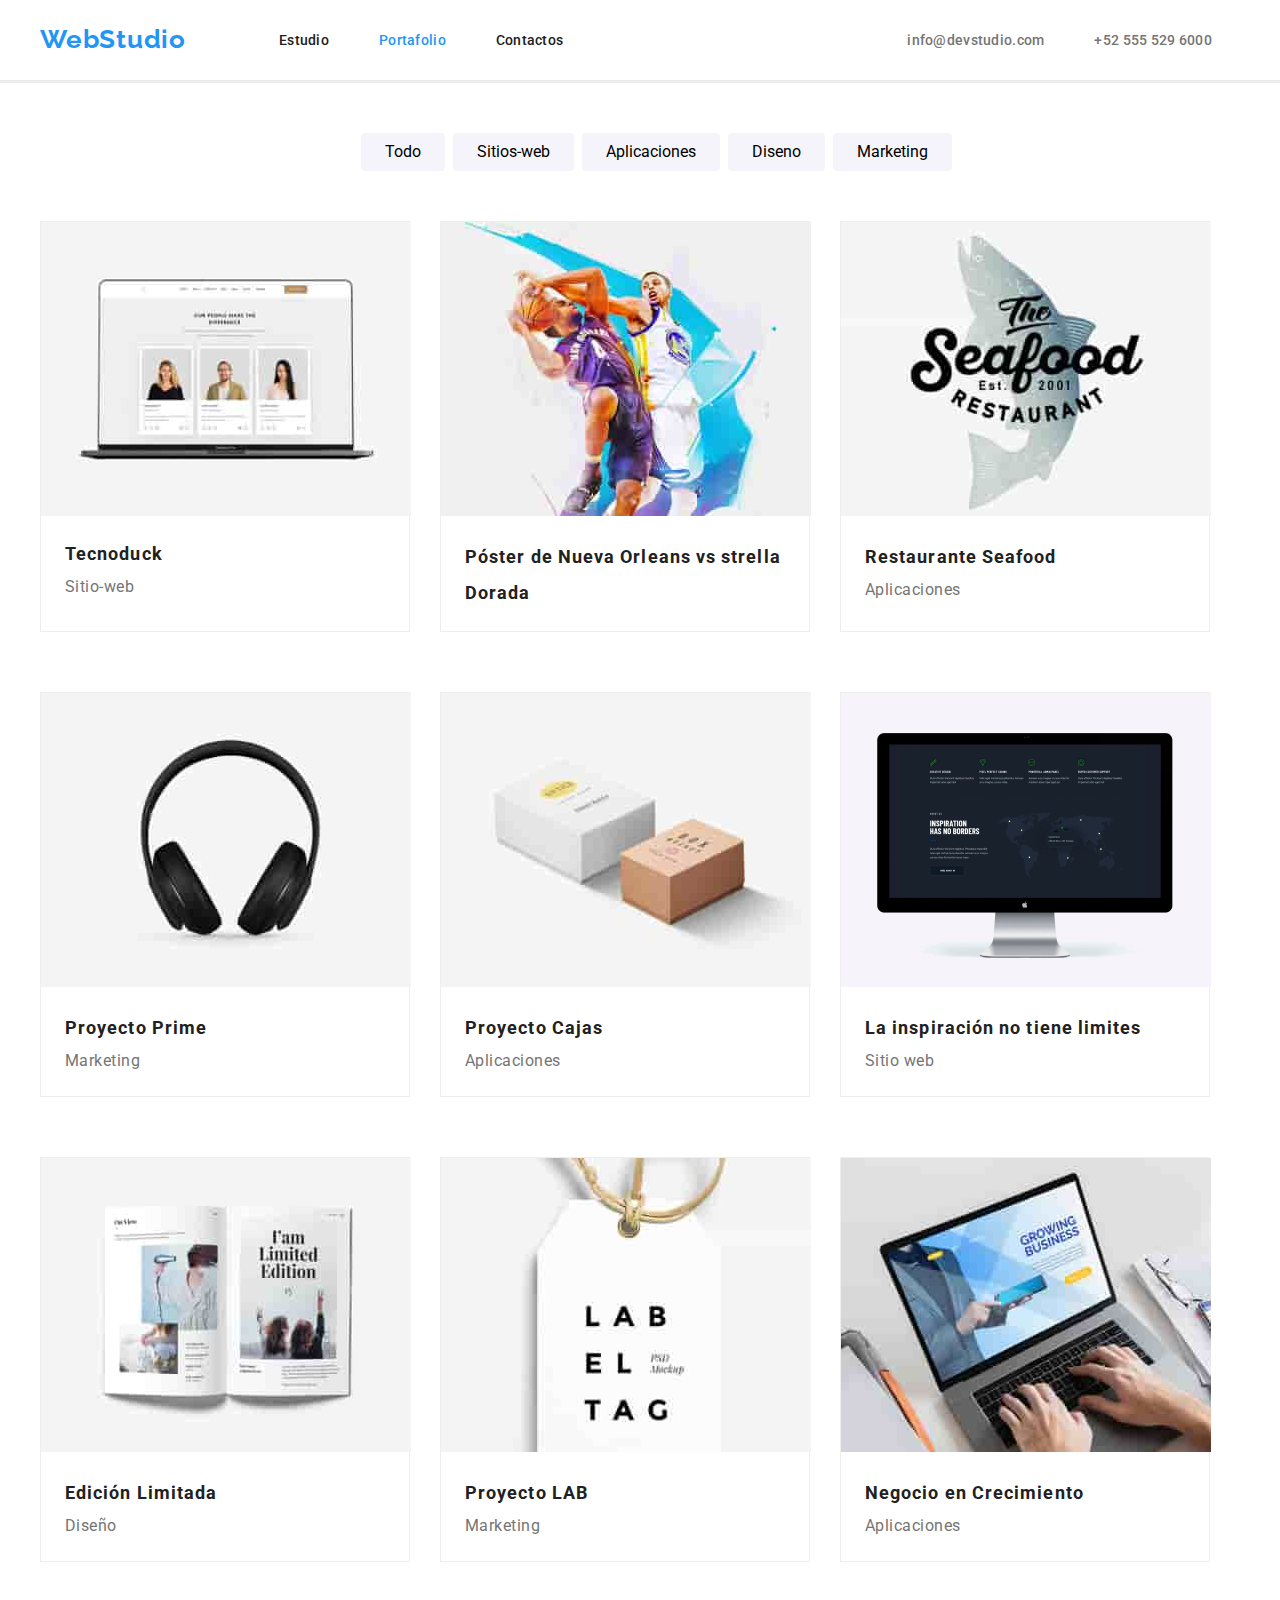
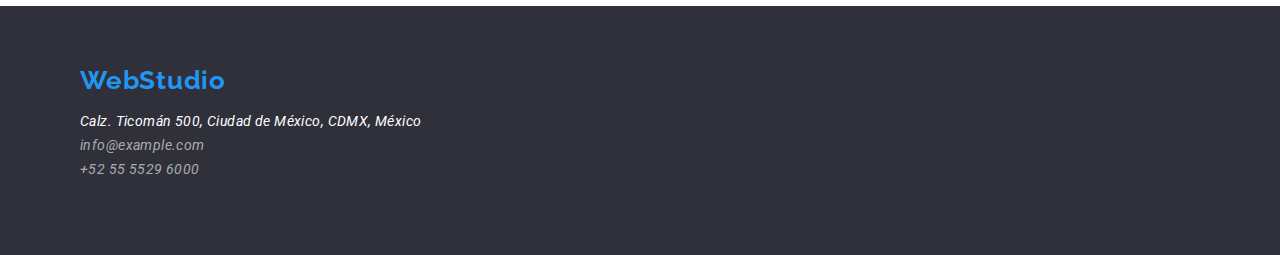
==== commit 8f79b8a3: "coreccion errorres en css" ====
--- a/portfolio.html
+++ b/portfolio.html
@@ -1,5 +1,5 @@
 <!DOCTYPE html>
-<html lang="en">
+<html lang="es">
   <head>
     <meta charset="UTF-8" />
     <meta http-equiv="X-UA-Compatible" content="IE=edge" />
@@ -18,7 +18,7 @@
     <link
       rel="stylesheet"
       href="https://cdnjs.cloudflare.com/ajax/libs/modern-normalize/2.0.0/modern-normalize.css"
-      integrity="sha512-gA2Bvu0/hw4oj0Lp8ZHjK+o3S4BE5m8d/wNVy6ktKLhHKPpWLQwv9ixzuWirWOakoJqlBdePq2NhoCaUOQ5npQ=="
+      
       crossorigin="anonymous"
       referrerpolicy="no-referrer"
     />
--- a/css/styles.css
+++ b/css/styles.css
@@ -245,9 +245,6 @@
 /* section dedication */
 
 /* section our__team */
-
-.our__team {
-}
 
 .team_list {
   list-style: none;
@@ -347,9 +344,6 @@
 
 /* section projects */
 
-.projects {
-}
-
 .projects_img {
   display: flex;
   list-style: none;
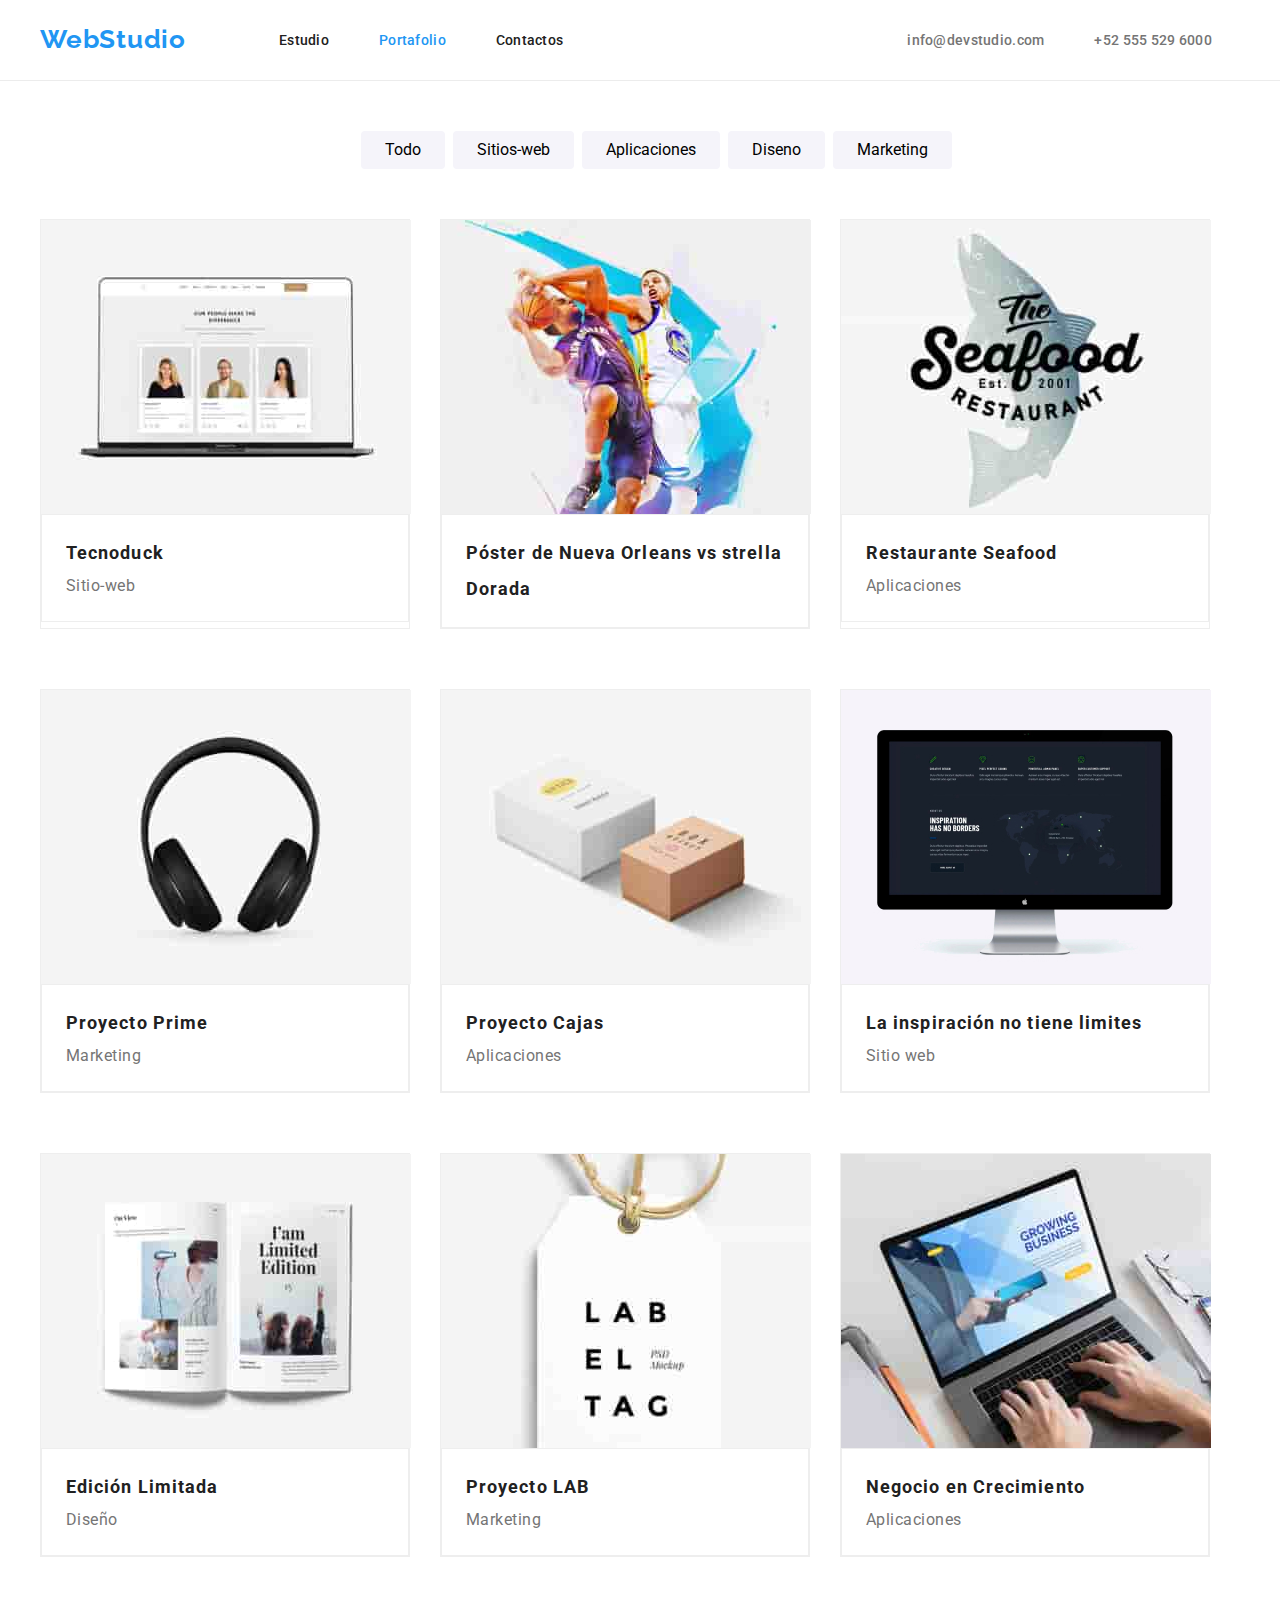
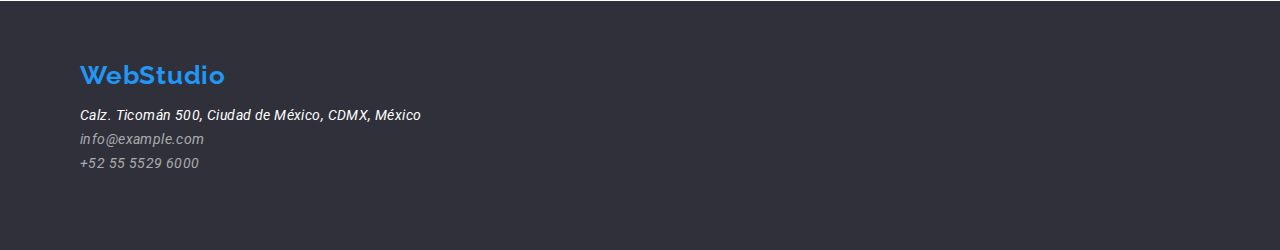
==== commit 91465e75: "correcciones div y img" ====
--- a/portfolio.html
+++ b/portfolio.html
@@ -4,10 +4,7 @@
     <meta charset="UTF-8" />
     <meta http-equiv="X-UA-Compatible" content="IE=edge" />
     <meta name="viewport" content="width=device-width, initial-scale=1.0" />
-    <link
-      rel="stylesheet"
-      href="node_modules/modern-normalize/modern-normalize.css"
-    />
+    <link rel="stylesheet" href="node_modules/modern-normalize/modern-normalize.css" />
     <link rel="preconnect" href="https://fonts.googleapis.com" />
     <link rel="preconnect" href="https://fonts.gstatic.com" crossorigin />
     <link
@@ -18,7 +15,6 @@
     <link
       rel="stylesheet"
       href="https://cdnjs.cloudflare.com/ajax/libs/modern-normalize/2.0.0/modern-normalize.css"
-      
       crossorigin="anonymous"
       referrerpolicy="no-referrer"
     />
@@ -29,12 +25,12 @@
 
   <body>
     <!-- header-section-->
-       <header class="main_header">
+    <header class="main_header">
       <div class="navigation_container container">
-        <span><a class="logo" href="#">WebStudio</a></span>
+        <a class="logo" href="#">WebStudio</a>
         <nav class="navigation">
           <ul class="navigation_bar">
-            <li><a href="./index.html" class="nav_tap ">Estudio</a></li>
+            <li><a href="./index.html" class="nav_tap">Estudio</a></li>
             <li><a href="./portfolio.html" class="nav_tap current">Portafolio</a></li>
             <li><a href="#" class="nav_tap">Contactos</a></li>
           </ul>
@@ -46,110 +42,155 @@
       </div>
     </header>
 
-    <div class="linea"></div>  
     <main>
       <!-- section5-->
-        <div class="filters container section">
-          <ul class="list1">
-            <li>
-              <button type="button" class="button-0 ">Todo</button>
-            </li>
-            <li>
-              <button type="button" class="button-0">Sitios-web</button>
-            </li>
-            <li>
-              <button type="button" class="button-0">Aplicaciones</button>
-            </li>
-            <li>
-              <button type="button" class="button-0">Diseno</button>
-            </li> 
-            <li>
-              <button type="button" class="button-0">Marketing</button>
-            </li>
-          </ul>
-        </div>
-      </>
+      <div class="filters container section">
+        <ul class="list1">
+          <li>
+            <button type="button" class="button-0">Todo</button>
+          </li>
+          <li>
+            <button type="button" class="button-0">Sitios-web</button>
+          </li>
+          <li>
+            <button type="button" class="button-0">Aplicaciones</button>
+          </li>
+          <li>
+            <button type="button" class="button-0">Diseno</button>
+          </li>
+          <li>
+            <button type="button" class="button-0">Marketing</button>
+          </li>
+        </ul>
+      </div>
+      <!-- </> -->
       <section class="projects container section">
-          <ul class="projects_img">
-            <li class="projects_li descripcion_box">
-              <img src="images/tecnoduck.jpg" class="img_portafolio" alt="Sitio web" width="370" />
-             
-                  <div class="other_descripcion" >
-                  <h2 class="tittle_descripcion ">Tecnoduck</h2>
-                  <p class="tittle_projects">Sitio-web</p>
-                  </div>
-            </li>
-
-            <li class="projects_li descripcion_box">
-              <img src="images/posternuevaorleansvs.jpg" alt="Diseño" width="370" />
-                <div class=" other_descripcion" >
-                   <h2 class="tittle_descripcion">Póster de Nueva Orleans vs strella Dorada</h2>
-                </div>
-             </li>
-
-            <li class="projects_li descripcion_box">
-              <img src="images/restauranteseafood.jpg" alt="Aplicacion" width="370" />
-                <div class=" other_descripcion" >
-                  <h2 class="tittle_descripcion ">Restaurante Seafood</h2>
-                  <p class="tittle_projects">Aplicaciones</p>
-                </div>
-            </li>
-
-            <li class="projects_li descripcion_box">
-              <img src="images/proyectoprime.jpg" alt="Marketing" width="370" />
-                 <div class=" other_descripcion" >
-                  <h2 class="tittle_descripcion ">Proyecto Prime</h2>
-                  <p class="tittle_projects">Marketing</p>
-                </div>
-            </li>
-
-            <li class="projects_li descripcion_box">
-               <img src="images/proyectocajas.jpg" alt="Aplicaciones" width="370" />
-                <div class=" other_descripcion" >
-                  <h2 class="tittle_descripcion ">Proyecto Cajas</h2>
-                  <p class="tittle_projects">Aplicaciones</p>
-                </div>
-            </li>
-
-            <li class="projects_li descripcion_box ">
-              <img src="images/lainspiracionnotienelimites.jpg" alt="Sitio web" width="370" />
-               <div class=" other_descripcion" >
-                  <h2 class="tittle_descripcion ">La inspiración no tiene limites</h2>
-                  <p class="tittle_projects">Sitio web</p>
-               </div>
-            </li>
-
-            <li class="projects_li descripcion_box">
-              <img src="images/edicionlimitada.jpg" alt="Diseño" width="370" />
-                <div class=" other_descripcion" >
-                  <h2 class="tittle_descripcion ">Edición Limitada</h2>
-                  <p class="tittle_projects">Diseño</p>
-                </div>
-            </li>
-
-            <li class="projects_li descripcion_box">
-              <img src="images/proyectolab.jpg" alt="Marketing" width="370" />
-               <div class=" other_descripcion" >
-                  <h2 class="tittle_descripcion ">Proyecto LAB</h2>
-                  <p class="tittle_projects">Marketing</p>
-                </div>
-            </li>
-            
-            <li class="projects_li descripcion_box">
-                <img src="images/negocioencrecimiento.jpeg" alt="Aplicaciones" width="370" />
-                <div class=" other_descripcion" >
-                  <h2 class="tittle_descripcion ">Negocio en Crecimiento</h2>
-                  <p class="tittle_projects">Aplicaciones</p>
-                </div>
-            </li>
-          </ul>
+        <ul class="projects_img">
+          <li class="projects_li descripcion_box">
+            <img
+              class="projects_img_item"
+              src="images/tecnoduck.jpg"
+              class="img_portafolio"
+              alt="Sitio web"
+              width="370"
+            />
+
+            <div class="other_descripcion">
+              <h2 class="tittle_descripcion">Tecnoduck</h2>
+              <p class="tittle_projects">Sitio-web</p>
+            </div>
+          </li>
+
+          <li class="projects_li descripcion_box">
+            <img
+              class="projects_img_item"
+              src="images/posternuevaorleansvs.jpg"
+              alt="Diseño"
+              width="370"
+            />
+            <div class="other_descripcion">
+              <h2 class="tittle_descripcion">Póster de Nueva Orleans vs strella Dorada</h2>
+            </div>
+          </li>
+
+          <li class="projects_li descripcion_box">
+            <img
+              class="projects_img_item"
+              src="images/restauranteseafood.jpg"
+              alt="Aplicacion"
+              width="370"
+            />
+            <div class="other_descripcion">
+              <h2 class="tittle_descripcion">Restaurante Seafood</h2>
+              <p class="tittle_projects">Aplicaciones</p>
+            </div>
+          </li>
+
+          <li class="projects_li descripcion_box">
+            <img
+              class="projects_img_item"
+              src="images/proyectoprime.jpg"
+              alt="Marketing"
+              width="370"
+            />
+            <div class="other_descripcion">
+              <h2 class="tittle_descripcion">Proyecto Prime</h2>
+              <p class="tittle_projects">Marketing</p>
+            </div>
+          </li>
+
+          <li class="projects_li descripcion_box">
+            <img
+              class="projects_img_item"
+              src="images/proyectocajas.jpg"
+              alt="Aplicaciones"
+              width="370"
+            />
+            <div class="other_descripcion">
+              <h2 class="tittle_descripcion">Proyecto Cajas</h2>
+              <p class="tittle_projects">Aplicaciones</p>
+            </div>
+          </li>
+
+          <li class="projects_li descripcion_box">
+            <img
+              class="projects_img_item"
+              src="images/lainspiracionnotienelimites.jpg"
+              alt="Sitio web"
+              width="370"
+            />
+            <div class="other_descripcion">
+              <h2 class="tittle_descripcion">La inspiración no tiene limites</h2>
+              <p class="tittle_projects">Sitio web</p>
+            </div>
+          </li>
+
+          <li class="projects_li descripcion_box">
+            <img
+              class="projects_img_item"
+              src="images/edicionlimitada.jpg"
+              alt="Diseño"
+              width="370"
+            />
+            <div class="other_descripcion">
+              <h2 class="tittle_descripcion">Edición Limitada</h2>
+              <p class="tittle_projects">Diseño</p>
+            </div>
+          </li>
+
+          <li class="projects_li descripcion_box">
+            <img
+              class="projects_img_item"
+              src="images/proyectolab.jpg"
+              alt="Marketing"
+              width="370"
+            />
+            <div class="other_descripcion">
+              <h2 class="tittle_descripcion">Proyecto LAB</h2>
+              <p class="tittle_projects">Marketing</p>
+            </div>
+          </li>
+
+          <li class="projects_li descripcion_box">
+            <img
+              class="projects_img_item"
+              src="images/negocioencrecimiento.jpeg"
+              alt="Aplicaciones"
+              width="370"
+            />
+            <div class="other_descripcion">
+              <h2 class="tittle_descripcion">Negocio en Crecimiento</h2>
+              <p class="tittle_projects">Aplicaciones</p>
+            </div>
+          </li>
+        </ul>
       </section>
     </main>
-  </body>
-  <!-- footer-section-->
-   <footer class="footer">
+
+    <!-- footer-section-->
+    <footer class="footer">
       <div class="container">
-        <span class="footer_logo">WebStudio</span>
+        <a class="footer_logo">WebStudio</a>
         <address class="foot_contact">
           <ul class="foot_links">
             <li>
@@ -163,4 +204,5 @@
         </address>
       </div>
     </footer>
-</html>+  </body>
+</html>
--- a/css/styles.css
+++ b/css/styles.css
@@ -213,6 +213,9 @@
 /* section dedication */
 .dedication {
   padding-top: 95px;
+}
+.our__team {
+  padding-bottom: 95px;
 }
 
 .pictures {
@@ -356,7 +359,6 @@
 }
 
 .projects_li {
-  border: 1px solid rgba(238, 238, 238, 1);
   margin-bottom: 30px;
 }
 
@@ -368,6 +370,9 @@
 .projects_li:focus {
   box-shadow: 1px 4px 6px 0px rgba(0, 0, 0, 0.16), 0px 4px 4px 0px rgba(0, 0, 0, 0.06),
     0px 1px 1px 0px rgba(0, 0, 0, 0.12);
+}
+.projects_img_item {
+  display: block;
 }
 
 .img_portafolio {
@@ -382,6 +387,7 @@
 
 .other_descripcion {
   padding: 20px 24px;
+  border: 1px solid rgba(238, 238, 238, 1);
 }
 
 .tittle_descripcion {
